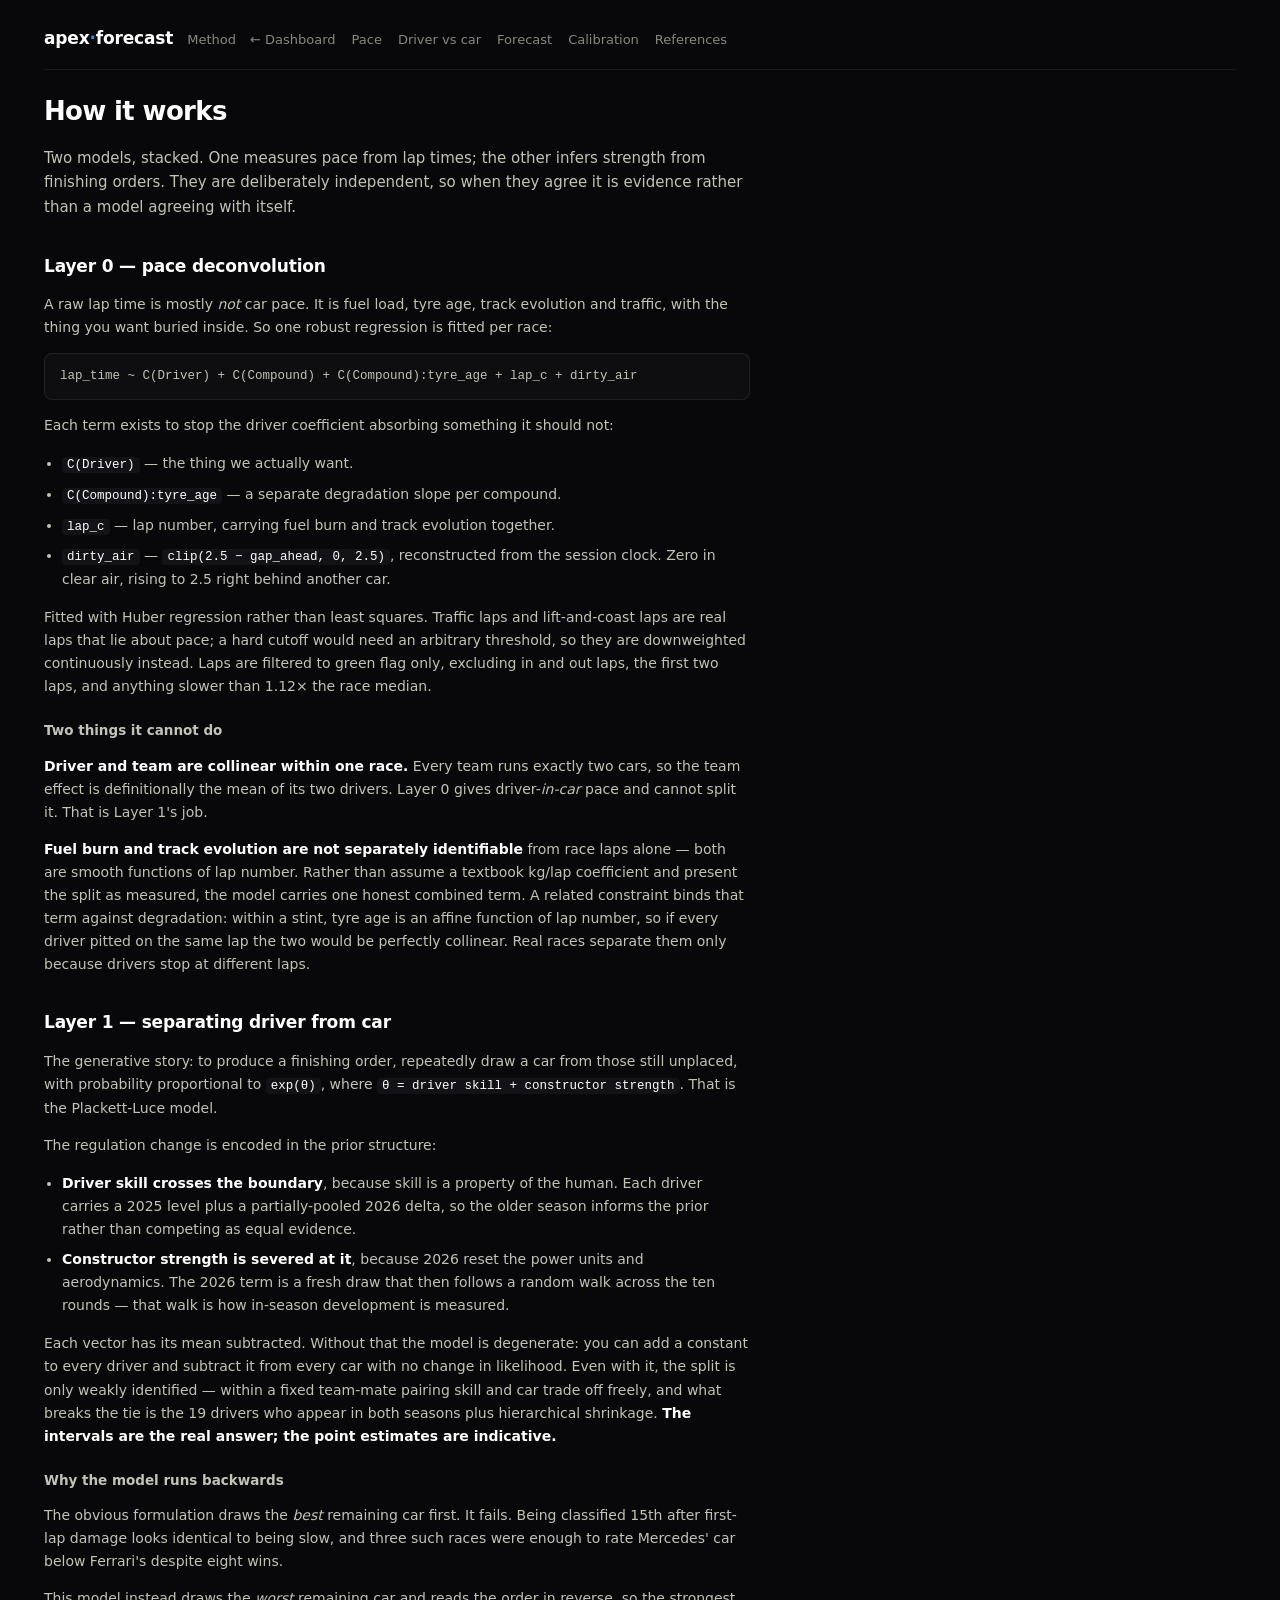
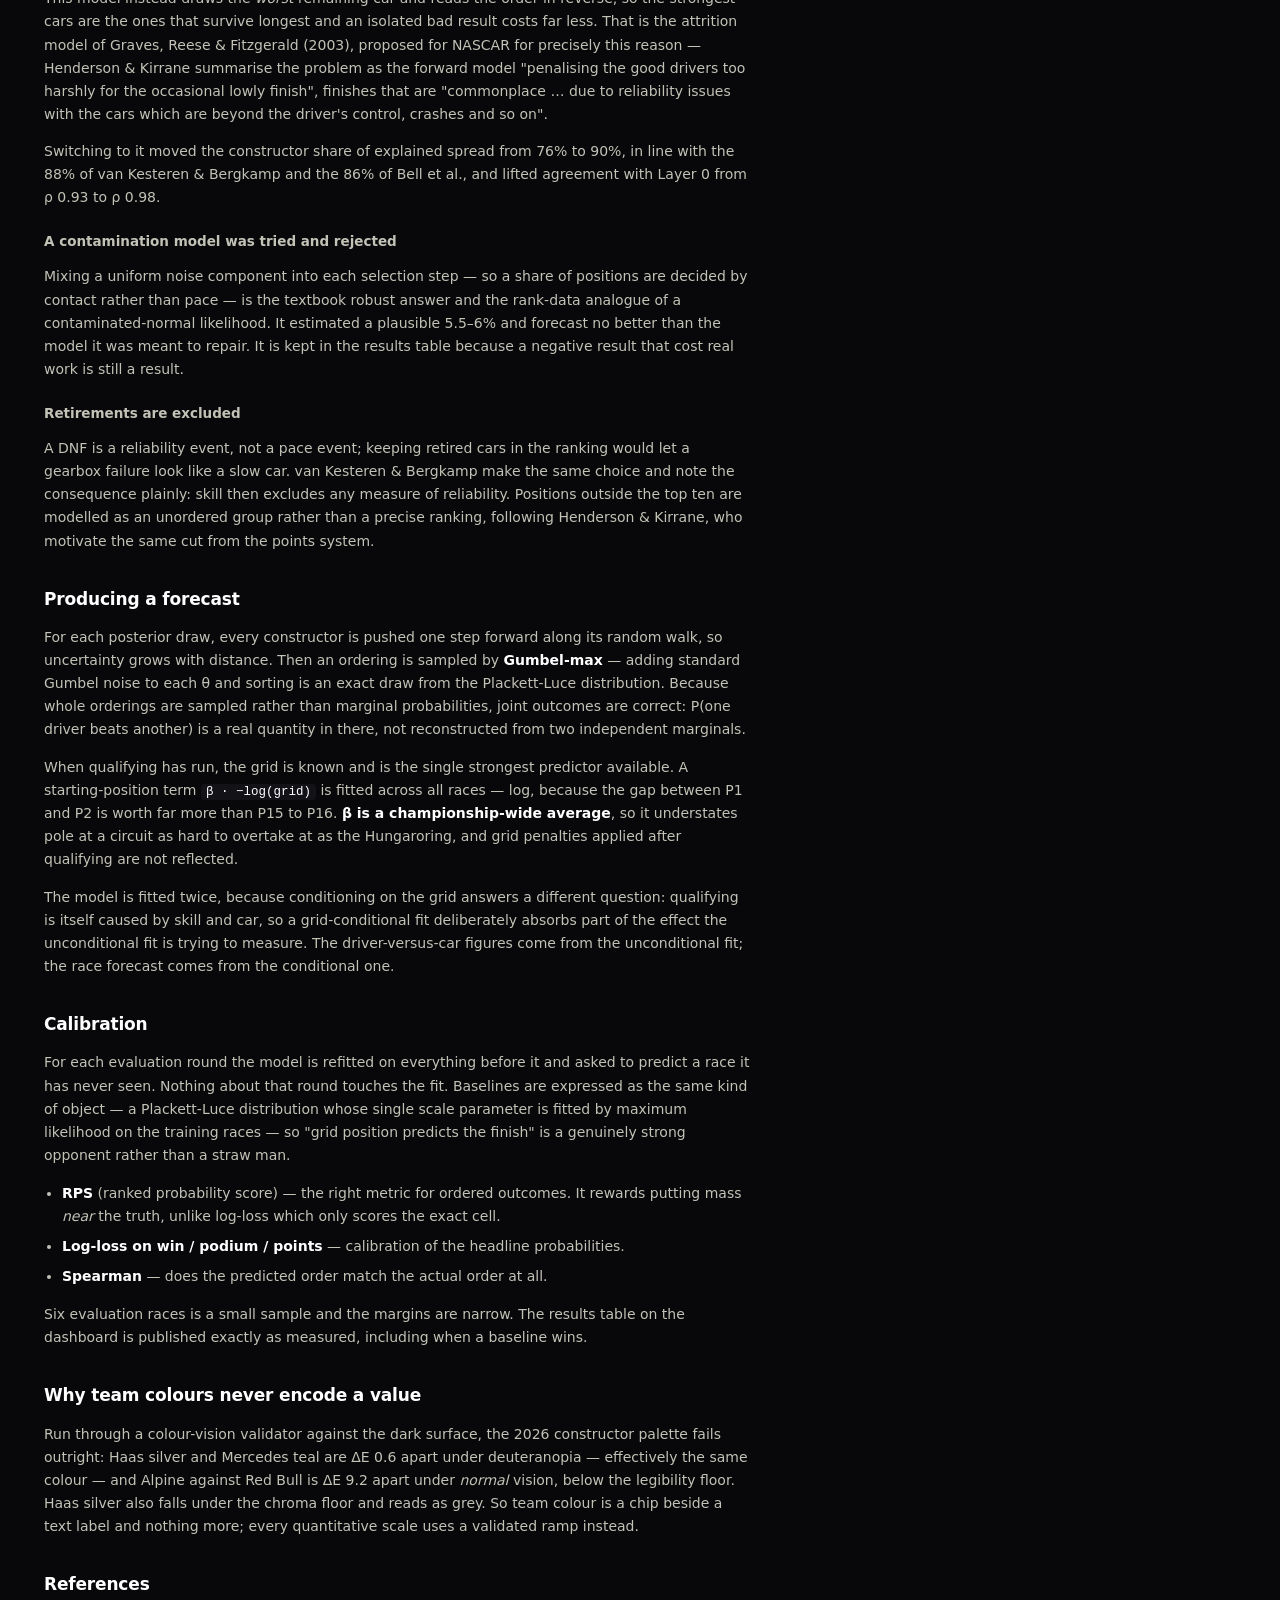
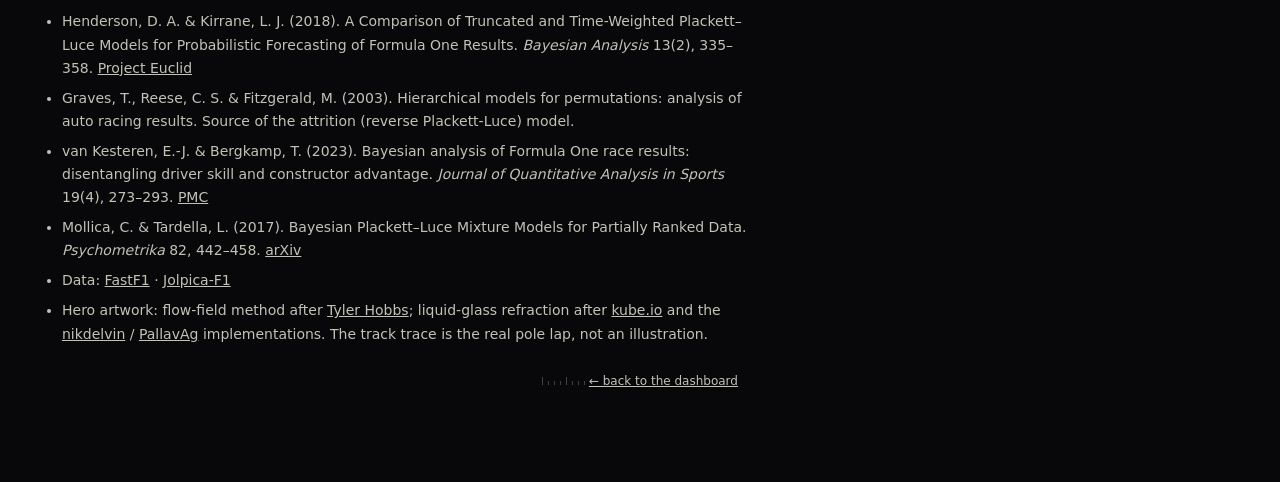
==== web/method.html @ 6c7b1224 "Cut dead weight; correct the calibration claim to what the evidence supports The claim first, becaus" ====
<!doctype html>
<html lang="en">
<head>
<meta charset="utf-8">
<meta name="viewport" content="width=device-width, initial-scale=1">
<title>apex-forecast — method</title>
<meta name="description" content="How the apex-forecast Formula 1 model works: pace deconvolution, rank-ordered logit, the attrition likelihood, and out-of-sample calibration.">
<link rel="stylesheet" href="assets/style.css?v=9">
</head>
<body>
<div class="wrap">

  <div class="masthead">
    <div class="mark">apex<span>·</span>forecast</div>
    <div class="tagline">Method</div>
    <nav class="topnav" aria-label="Sections">
      <a href="index.html">← Dashboard</a>
      <a href="#layer0">Pace</a>
      <a href="#split">Driver vs car</a>
      <a href="#forecast">Forecast</a>
      <a href="#calibration">Calibration</a>
      <a href="#refs">References</a>
    </nav>
  </div>

  <div class="prose">

    <h1>How it works</h1>
    <p class="lede">
      Two models, stacked. One measures pace from lap times; the other infers strength from
      finishing orders. They are deliberately independent, so when they agree it is evidence
      rather than a model agreeing with itself.
    </p>

    <h2 id="layer0">Layer 0 — pace deconvolution</h2>
    <p>
      A raw lap time is mostly <em>not</em> car pace. It is fuel load, tyre age, track evolution
      and traffic, with the thing you want buried inside. So one robust regression is fitted per
      race:
    </p>
<pre>lap_time ~ C(Driver) + C(Compound) + C(Compound):tyre_age + lap_c + dirty_air</pre>
    <p>Each term exists to stop the driver coefficient absorbing something it should not:</p>
    <ul>
      <li><code>C(Driver)</code> — the thing we actually want.</li>
      <li><code>C(Compound):tyre_age</code> — a separate degradation slope per compound.</li>
      <li><code>lap_c</code> — lap number, carrying fuel burn and track evolution together.</li>
      <li><code>dirty_air</code> — <code>clip(2.5 − gap_ahead, 0, 2.5)</code>, reconstructed from
        the session clock. Zero in clear air, rising to 2.5 right behind another car.</li>
    </ul>
    <p>
      Fitted with Huber regression rather than least squares. Traffic laps and lift-and-coast
      laps are real laps that lie about pace; a hard cutoff would need an arbitrary threshold,
      so they are downweighted continuously instead. Laps are filtered to green flag only,
      excluding in and out laps, the first two laps, and anything slower than 1.12× the race
      median.
    </p>

    <h3>Two things it cannot do</h3>
    <p>
      <b>Driver and team are collinear within one race.</b> Every team runs exactly two cars, so
      the team effect is definitionally the mean of its two drivers. Layer 0 gives
      driver-<em>in-car</em> pace and cannot split it. That is Layer 1's job.
    </p>
    <p>
      <b>Fuel burn and track evolution are not separately identifiable</b> from race laps alone —
      both are smooth functions of lap number. Rather than assume a textbook kg/lap coefficient
      and present the split as measured, the model carries one honest combined term. A related
      constraint binds that term against degradation: within a stint, tyre age is an affine
      function of lap number, so if every driver pitted on the same lap the two would be perfectly
      collinear. Real races separate them only because drivers stop at different laps.
    </p>

    <h2 id="split">Layer 1 — separating driver from car</h2>
    <p>
      The generative story: to produce a finishing order, repeatedly draw a car from those still
      unplaced, with probability proportional to <code>exp(θ)</code>, where
      <code>θ = driver skill + constructor strength</code>. That is the Plackett-Luce model.
    </p>
    <p>The regulation change is encoded in the prior structure:</p>
    <ul>
      <li><b>Driver skill crosses the boundary</b>, because skill is a property of the human. Each
        driver carries a 2025 level plus a partially-pooled 2026 delta, so the older season informs
        the prior rather than competing as equal evidence.</li>
      <li><b>Constructor strength is severed at it</b>, because 2026 reset the power units and
        aerodynamics. The 2026 term is a fresh draw that then follows a random walk across the ten
        rounds — that walk is how in-season development is measured.</li>
    </ul>
    <p>
      Each vector has its mean subtracted. Without that the model is degenerate: you can add a
      constant to every driver and subtract it from every car with no change in likelihood. Even
      with it, the split is only weakly identified — within a fixed team-mate pairing skill and car
      trade off freely, and what breaks the tie is the 19 drivers who appear in both seasons plus
      hierarchical shrinkage. <b>The intervals are the real answer; the point estimates are
      indicative.</b>
    </p>

    <h3>Why the model runs backwards</h3>
    <p>
      The obvious formulation draws the <em>best</em> remaining car first. It fails. Being
      classified 15th after first-lap damage looks identical to being slow, and three such races
      were enough to rate Mercedes' car below Ferrari's despite eight wins.
    </p>
    <p>
      This model instead draws the <em>worst</em> remaining car and reads the order in reverse, so
      the strongest cars are the ones that survive longest and an isolated bad result costs far
      less. That is the attrition model of Graves, Reese &amp; Fitzgerald (2003), proposed for
      NASCAR for precisely this reason — Henderson &amp; Kirrane summarise the problem as the
      forward model "penalising the good drivers too harshly for the occasional lowly finish",
      finishes that are "commonplace … due to reliability issues with the cars which are beyond
      the driver's control, crashes and so on".
    </p>
    <p>
      Switching to it moved the constructor share of explained spread from 76% to 90%, in line
      with the 88% of van Kesteren &amp; Bergkamp and the 86% of Bell et al., and lifted agreement
      with Layer 0 from ρ 0.93 to ρ 0.98.
    </p>

    <h3>A contamination model was tried and rejected</h3>
    <p>
      Mixing a uniform noise component into each selection step — so a share of positions are
      decided by contact rather than pace — is the textbook robust answer and the rank-data
      analogue of a contaminated-normal likelihood. It estimated a plausible 5.5–6% and forecast
      no better than the model it was meant to repair. It is kept in the results table because a
      negative result that cost real work is still a result.
    </p>

    <h3>Retirements are excluded</h3>
    <p>
      A DNF is a reliability event, not a pace event; keeping retired cars in the ranking would let
      a gearbox failure look like a slow car. van Kesteren &amp; Bergkamp make the same choice and
      note the consequence plainly: skill then excludes any measure of reliability. Positions
      outside the top ten are modelled as an unordered group rather than a precise ranking,
      following Henderson &amp; Kirrane, who motivate the same cut from the points system.
    </p>

    <h2 id="forecast">Producing a forecast</h2>
    <p>
      For each posterior draw, every constructor is pushed one step forward along its random walk,
      so uncertainty grows with distance. Then an ordering is sampled by <b>Gumbel-max</b> — adding
      standard Gumbel noise to each θ and sorting is an exact draw from the Plackett-Luce
      distribution. Because whole orderings are sampled rather than marginal probabilities, joint
      outcomes are correct: P(one driver beats another) is a real quantity in there, not
      reconstructed from two independent marginals.
    </p>
    <p>
      When qualifying has run, the grid is known and is the single strongest predictor available.
      A starting-position term <code>β · −log(grid)</code> is fitted across all races — log,
      because the gap between P1 and P2 is worth far more than P15 to P16. <b>β is a
      championship-wide average</b>, so it understates pole at a circuit as hard to overtake at as
      the Hungaroring, and grid penalties applied after qualifying are not reflected.
    </p>
    <p>
      The model is fitted twice, because conditioning on the grid answers a different question:
      qualifying is itself caused by skill and car, so a grid-conditional fit deliberately absorbs
      part of the effect the unconditional fit is trying to measure. The driver-versus-car figures
      come from the unconditional fit; the race forecast comes from the conditional one.
    </p>

    <h2 id="calibration">Calibration</h2>
    <p>
      For each evaluation round the model is refitted on everything before it and asked to predict
      a race it has never seen. Nothing about that round touches the fit. Baselines are expressed
      as the same kind of object — a Plackett-Luce distribution whose single scale parameter is
      fitted by maximum likelihood on the training races — so "grid position predicts the finish"
      is a genuinely strong opponent rather than a straw man.
    </p>
    <ul>
      <li><b>RPS</b> (ranked probability score) — the right metric for ordered outcomes. It rewards
        putting mass <em>near</em> the truth, unlike log-loss which only scores the exact cell.</li>
      <li><b>Log-loss on win / podium / points</b> — calibration of the headline probabilities.</li>
      <li><b>Spearman</b> — does the predicted order match the actual order at all.</li>
    </ul>
    <p>
      Six evaluation races is a small sample and the margins are narrow. The results table on the
      dashboard is published exactly as measured, including when a baseline wins.
    </p>

    <h2>Why team colours never encode a value</h2>
    <p>
      Run through a colour-vision validator against the dark surface, the 2026 constructor palette
      fails outright: Haas silver and Mercedes teal are ΔE 0.6 apart under deuteranopia —
      effectively the same colour — and Alpine against Red Bull is ΔE 9.2 apart under
      <em>normal</em> vision, below the legibility floor. Haas silver also falls under the chroma
      floor and reads as grey. So team colour is a chip beside a text label and nothing more; every
      quantitative scale uses a validated ramp instead.
    </p>

    <h2 id="refs">References</h2>
    <ul class="cite">
      <li>Henderson, D. A. &amp; Kirrane, L. J. (2018). A Comparison of Truncated and Time-Weighted
        Plackett–Luce Models for Probabilistic Forecasting of Formula One Results.
        <em>Bayesian Analysis</em> 13(2), 335–358.
        <a href="https://projecteuclid.org/journals/bayesian-analysis/volume-13/issue-2/A-Comparison-of-Truncated-and-Time-Weighted-PlackettLuce-Models-for/10.1214/17-BA1048.full">Project Euclid</a></li>
      <li>Graves, T., Reese, C. S. &amp; Fitzgerald, M. (2003). Hierarchical models for permutations:
        analysis of auto racing results. Source of the attrition (reverse Plackett-Luce) model.</li>
      <li>van Kesteren, E.-J. &amp; Bergkamp, T. (2023). Bayesian analysis of Formula One race
        results: disentangling driver skill and constructor advantage.
        <em>Journal of Quantitative Analysis in Sports</em> 19(4), 273–293.
        <a href="https://pmc.ncbi.nlm.nih.gov/articles/PMC10660124/">PMC</a></li>
      <li>Mollica, C. &amp; Tardella, L. (2017). Bayesian Plackett–Luce Mixture Models for Partially
        Ranked Data. <em>Psychometrika</em> 82, 442–458.
        <a href="https://arxiv.org/abs/1501.03519">arXiv</a></li>
      <li>Data: <a href="https://docs.fastf1.dev/">FastF1</a> ·
        <a href="https://github.com/jolpica/jolpica-f1">Jolpica-F1</a></li>
      <li>Hero artwork: flow-field method after
        <a href="https://www.tylerxhobbs.com/words/flow-fields">Tyler Hobbs</a>; liquid-glass
        refraction after <a href="https://kube.io/blog/liquid-glass-css-svg/">kube.io</a> and the
        <a href="https://github.com/nikdelvin/liquid-glass">nikdelvin</a> /
        <a href="https://github.com/PallavAg/liquid-glass-web-react">PallavAg</a> implementations.
        The track trace is the real pole lap, not an illustration.</li>
    </ul>
  </div>

  <footer class="foot">
    <span class="ticks"><i></i><i></i><i></i><i></i><i></i><i></i><i></i><i></i></span>
    <a href="index.html">← back to the dashboard</a>
  </footer>
</div>
</body>
</html>
---- web/assets/style.css ----
/* apex-forecast — dark analytical surface.
 *
 * MATERIAL SYSTEM: three materials, one job each, assigned by depth.
 *   substrate  black-on-black   the ground plane; every chart and table lives here
 *   float      liquid glass     only what genuinely hovers above it (the hero card)
 *   trim       machined metal   edges and joints only — bevels, rails, ticks
 *
 * Charts stay matte on the substrate. Glass or metal behind a bar chart adds luminance
 * noise that competes with the data encoding and breaks the contrast checks the palette
 * passed, so the treatment stops at the chrome.
 *
 * Palette tokens are the validated dark steps; surfaces are the reference dark surfaces
 * the palette was validated against. Do not substitute surface colours without re-running
 * the palette validator against the new surface.
 */

:root {
  color-scheme: dark;

  /* substrate */
  --plane:        #08080a;
  --surface-1:    #0e0e11;
  --surface-2:    #131317;

  /* ink */
  --ink:          #ffffff;
  --ink-2:        #c3c2b7;
  --ink-muted:    #898781;
  --grid:         #1e1e24;
  --axis:         #383835;

  /* trim */
  --trim-hi:      rgba(255, 255, 255, 0.22);
  --hairline:     rgba(255, 255, 255, 0.08);

  /* categorical slots (validated dark steps) */
  --series-1: #3987e5;
  --series-2: #d95926;
  --series-3: #199e70;

  /* sequential blue ramp, ordinal-safe on dark */
  --seq-250: #86b6ef;
  --seq-400: #3987e5;
  --seq-600: #184f95;

  /* diverging poles + neutral midpoint */
  --div-cool: #3987e5;
  --div-warm: #e66767;
  --div-mid:  #383835;

  --status-good:     #0ca30c;
  --status-warning:  #fab219;
  --status-critical: #d03b3b;

  --r: 14px;
  --gap: 20px;
  --maxw: 1240px;

  font-family: system-ui, -apple-system, "Segoe UI", sans-serif;
}

* { box-sizing: border-box; }

body {
  margin: 0;
  background: var(--plane);
  color: var(--ink);
  font-size: 15px;
  line-height: 1.5;
  -webkit-font-smoothing: antialiased;
}

.wrap { max-width: var(--maxw); margin: 0 auto; padding: 26px 24px 96px; }

/* ---------- masthead ---------- */

.masthead {
  display: flex; align-items: baseline; gap: 14px; flex-wrap: wrap;
  padding-bottom: 16px; margin-bottom: 22px;
  border-bottom: 1px solid var(--hairline);
}
.mark { font-size: 17px; font-weight: 600; letter-spacing: -0.01em; }
.mark span { color: var(--series-1); }
.tagline { color: var(--ink-muted); font-size: 13px; }
.stamp { margin-left: auto; color: var(--ink-muted); font-size: 12px; font-variant-numeric: tabular-nums; }

.topnav { display: flex; gap: 16px; flex-wrap: wrap; }
.topnav a {
  color: var(--ink-muted); text-decoration: none; font-size: 13px;
  padding: 2px 0; border-bottom: 1px solid transparent;
}
.topnav a:hover, .topnav a:focus-visible { color: var(--ink); border-bottom-color: var(--series-1); }

/* ---------- trim ---------- */

.ticks { display: inline-flex; gap: 5px; align-items: flex-end; height: 9px; opacity: .45; }
.ticks i { display: block; width: 1px; background: var(--ink-muted); height: 4px; }
.ticks i:nth-child(4n+1) { height: 8px; }

/* ---------- hero: the one glass moment ---------- */

.hero {
  position: relative; height: 400px; border-radius: 18px; overflow: hidden;
  background: var(--plane);
  border: 1px solid var(--hairline); border-top-color: var(--trim-hi);
  margin-bottom: var(--gap);
}
.hero canvas.silk, .hero .art { position: absolute; inset: 0; }
.hero canvas.silk { width: 100%; height: 100%; display: block; }
.hero .art svg { width: 100%; height: 100%; display: block; }
.hero .vig {
  position: absolute; inset: 0; pointer-events: none;
  background: radial-gradient(120% 92% at 62% 38%, transparent 28%, rgba(4,4,6,.74) 100%);
}

/* Scoped to .hero so it outranks `.glass { position: relative }`, which appears later in
   this file at equal specificity and would otherwise drop the card out of its corner. */
.hero .hero-card {
  position: absolute; left: 28px; right: 28px; bottom: 26px;
  padding: 20px 24px; display: flex; align-items: flex-end; gap: 30px; flex-wrap: wrap;
}

/* liquid glass — refraction is added at runtime by glass.js as an SVG
   feDisplacementMap in backdrop-filter. What is here is the part that works
   everywhere: frosted base, bevel, rim light. */
.glass {
  position: relative;
  background: rgba(255, 255, 255, 0.05);
  backdrop-filter: blur(22px) saturate(150%);
  -webkit-backdrop-filter: blur(22px) saturate(150%);
  border: 1px solid var(--hairline); border-top-color: var(--trim-hi);
  border-radius: var(--r);
  box-shadow: inset 0 1px 0 rgba(255,255,255,.10), inset 0 -1px 0 rgba(0,0,0,.40),
              0 30px 74px rgba(0,0,0,.64);
}
.glass::before {
  content: ""; position: absolute; inset: 0; border-radius: inherit; pointer-events: none;
  background: linear-gradient(180deg, rgba(255,255,255,.10), rgba(255,255,255,0) 46%);
  mix-blend-mode: screen;
}
.glass::after {
  content: ""; position: absolute; left: 8%; right: 8%; top: 0; height: 1px;
  border-radius: 1px; pointer-events: none; opacity: .68;
  background: linear-gradient(90deg, transparent, rgba(255,255,255,.55), transparent);
}

.eyebrow {
  font-size: 10.5px; letter-spacing: .16em; text-transform: uppercase;
  color: var(--ink-muted); margin-bottom: 6px;
}
.h-name { font-size: 30px; font-weight: 600; letter-spacing: -.025em; line-height: 1.05; }
.h-meta { color: var(--ink-2); font-size: 12.5px; margin-top: 5px; }
.h-stat { margin-left: auto; text-align: right; }
.h-stat .v { font-size: 42px; font-weight: 600; letter-spacing: -.035em; line-height: 1; }
.h-stat .k {
  font-size: 10.5px; letter-spacing: .13em; text-transform: uppercase;
  color: var(--ink-muted); margin-top: 6px;
}

/* ---------- verdict banner ---------- */

.verdict {
  border: 1px solid var(--hairline); border-left: 3px solid var(--status-warning);
  border-radius: var(--r); background: var(--surface-1);
  padding: 15px 19px; margin-bottom: var(--gap); font-size: 13.5px; line-height: 1.55;
  color: var(--ink-2);
}
.verdict.pass { border-left-color: var(--status-good); }
.verdict b { color: var(--ink); font-weight: 600; }
.verdict .v-head {
  display: block; font-size: 10.5px; letter-spacing: .12em; text-transform: uppercase;
  color: var(--ink-muted); margin-bottom: 5px;
}

/* ---------- stat tiles ---------- */

.tiles { display: grid; grid-template-columns: repeat(4, 1fr); gap: var(--gap); margin-bottom: var(--gap); }
.tile { background: var(--surface-1); border: 1px solid var(--hairline); border-radius: var(--r); padding: 16px 18px; }
.tile .label { color: var(--ink-muted); font-size: 11.5px; margin-bottom: 7px; }
.tile .value { font-size: 28px; font-weight: 600; letter-spacing: -.02em; line-height: 1.1; }
.tile .sub { color: var(--ink-2); font-size: 11.5px; margin-top: 4px; }

/* ---------- cards ---------- */

.card {
  background: var(--surface-1); border: 1px solid var(--hairline);
  border-radius: var(--r); padding: 20px 22px 18px; margin-bottom: var(--gap);
}
.card h2 { font-size: 16px; font-weight: 600; margin: 0; letter-spacing: -.01em; }
.card .desc { color: var(--ink-2); font-size: 13px; margin: 6px 0 16px; max-width: 78ch; }
.card .desc code, .notes code {
  color: var(--ink); background: var(--surface-2); padding: 1px 5px; border-radius: 4px; font-size: 12px;
}
.card .desc a, .notes a, .foot a { color: var(--ink-2); }
.card .desc a:hover { color: var(--series-1); }

.grid-2 { display: grid; grid-template-columns: 1.15fr 1fr; gap: var(--gap); }
.sub-h { font-size: 12.5px; font-weight: 500; color: var(--ink-2); margin: 0 0 10px; }

/* ---------- legend ---------- */

.legend { display: flex; gap: 16px; flex-wrap: wrap; margin: 0 0 13px; padding: 0; list-style: none; }
.legend li { display: flex; align-items: center; gap: 7px; color: var(--ink-2); font-size: 12.5px; }
.legend .swatch { width: 11px; height: 11px; border-radius: 3px; flex: none; }
.legend .swatch.line { height: 3px; width: 16px; border-radius: 2px; }

/* ---------- charts ---------- */

.chart-scroll { overflow-x: auto; }
svg.chart { display: block; width: 100%; height: auto; }
svg.chart text { fill: var(--ink-muted); font-size: 11px; font-family: inherit; }
svg.chart .tick-label { font-variant-numeric: tabular-nums; }
svg.chart .name-label { fill: var(--ink-2); font-size: 12px; }
svg.chart .name-label.lead { fill: var(--ink); font-weight: 600; }
svg.chart .val-label { fill: var(--ink); font-size: 11.5px; font-variant-numeric: tabular-nums; }
svg.chart .gridline { stroke: var(--grid); stroke-width: 1; }
svg.chart .axis-line { stroke: var(--axis); stroke-width: 1; }
svg.chart .zero-line { stroke: var(--ink-muted); stroke-width: 1; }
svg.chart .err { stroke: var(--ink-muted); stroke-width: 1.5; stroke-linecap: round; opacity: .85; }
svg.chart .hit { fill: transparent; cursor: crosshair; }
svg.chart .hit:focus-visible { outline: 2px solid var(--series-1); outline-offset: 1px; }

/* ---------- tooltip ---------- */

.tip {
  position: fixed; z-index: 40; pointer-events: none; opacity: 0;
  transition: opacity 90ms ease; transform: translate(-50%, calc(-100% - 12px));
  background: var(--surface-2); border: 1px solid var(--hairline);
  border-radius: 8px; padding: 9px 12px; font-size: 12.5px; line-height: 1.45;
  box-shadow: 0 8px 26px rgba(0,0,0,.55); min-width: 148px;
}
.tip.on { opacity: 1; }
.tip .t-name { font-weight: 600; display: flex; align-items: center; gap: 7px; margin-bottom: 3px; }
.tip .t-row { color: var(--ink-2); display: flex; justify-content: space-between; gap: 16px; }
.tip .t-row b { color: var(--ink); font-weight: 600; font-variant-numeric: tabular-nums; }

.chip { width: 8px; height: 8px; border-radius: 2px; display: inline-block; flex: none; }

/* ---------- tables ---------- */

details.table-view { margin-top: 14px; border-top: 1px solid var(--hairline); padding-top: 11px; }
details.table-view summary {
  cursor: pointer; color: var(--ink-muted); font-size: 12.5px; list-style: none;
  display: inline-flex; align-items: center; gap: 6px; user-select: none;
}
details.table-view summary::-webkit-details-marker { display: none; }
details.table-view summary::before { content: "▸"; color: var(--ink-muted); font-size: 10px; }
details.table-view[open] summary::before { content: "▾"; }
details.table-view summary:hover { color: var(--ink); }
.table-scroll { overflow-x: auto; margin-top: 12px; }
table { border-collapse: collapse; width: 100%; font-size: 12.5px; }
th, td { text-align: right; padding: 7px 12px; border-bottom: 1px solid var(--grid); white-space: nowrap; }
th { color: var(--ink-muted); font-weight: 500; position: sticky; top: 0; background: var(--surface-1); }
th:first-child, td:first-child, th:nth-child(2), td:nth-child(2) { text-align: left; }
td { color: var(--ink-2); font-variant-numeric: tabular-nums; }
td.name { color: var(--ink); font-variant-numeric: normal; }
tbody tr:hover td { background: var(--surface-2); }
tr.is-best td { color: var(--ink); }
tr.is-best td:first-child { font-weight: 600; }
td.win { color: var(--status-good); }

/* ---------- team chips + detail ---------- */

.team-chips { display: flex; flex-wrap: wrap; gap: 8px; margin-bottom: 18px; }
.team-chips button {
  display: inline-flex; align-items: center; gap: 7px;
  background: var(--surface-2); color: var(--ink-2);
  border: 1px solid var(--hairline); border-radius: 999px;
  padding: 6px 13px; font: inherit; font-size: 12.5px; cursor: pointer;
}
.team-chips button:hover { color: var(--ink); border-color: rgba(255,255,255,.2); }
.team-chips button[aria-selected="true"] {
  color: var(--ink); border-color: var(--series-1); background: rgba(57,135,229,.12);
}
.team-chips button:focus-visible { outline: 2px solid var(--series-1); outline-offset: 2px; }

.team-detail { border-top: 1px solid var(--hairline); padding-top: 18px; }
.td-head { display: flex; align-items: flex-start; gap: 13px; flex-wrap: wrap; margin-bottom: 5px; }
.td-name { font-size: 21px; font-weight: 600; letter-spacing: -.02em; }
.td-sub { color: var(--ink-muted); font-size: 12.5px; margin-bottom: 16px; }
.td-note {
  color: var(--ink-2); font-size: 12.5px; background: var(--surface-2);
  border-left: 2px solid var(--status-warning); border-radius: 0 6px 6px 0;
  padding: 9px 13px; margin-bottom: 16px;
}
.td-stats { display: grid; grid-template-columns: repeat(auto-fit, minmax(102px, 1fr)); gap: 13px; margin-bottom: 20px; }
.td-stat .k { color: var(--ink-muted); font-size: 11px; margin-bottom: 3px; }
.td-stat .v { font-size: 18px; font-weight: 600; letter-spacing: -.01em; }
.td-section-h {
  font-size: 11px; letter-spacing: .07em; text-transform: uppercase;
  color: var(--ink-muted); margin: 0 0 9px;
}
.td-cols { display: grid; grid-template-columns: 1fr 1fr; gap: 24px; }

.driver-row {
  display: flex; align-items: baseline; gap: 10px; padding: 8px 0;
  border-bottom: 1px solid var(--grid); font-size: 12.5px;
}
.driver-row:last-child { border-bottom: none; }
.driver-row .dr-code { font-weight: 600; width: 38px; flex: none; }
.driver-row .dr-name { color: var(--ink-2); flex: 1; }
.driver-row .dr-num { color: var(--ink-2); font-variant-numeric: tabular-nums; white-space: nowrap; }

/* ---------- news ---------- */

.news-filter { display: flex; flex-wrap: wrap; gap: 7px; margin-bottom: 14px; }
.news-filter button {
  background: none; color: var(--ink-muted); border: 1px solid var(--hairline);
  border-radius: 999px; padding: 4px 11px; font: inherit; font-size: 12px; cursor: pointer;
}
.news-filter button:hover { color: var(--ink); }
.news-filter button[aria-pressed="true"] { color: var(--ink); border-color: var(--series-1); }
.news-filter button:focus-visible { outline: 2px solid var(--series-1); outline-offset: 2px; }

.news-list { list-style: none; margin: 0; padding: 0; }
.news-list li { padding: 12px 0; border-bottom: 1px solid var(--grid); }
.news-list li:last-child { border-bottom: none; }
.news-list a { color: var(--ink); text-decoration: none; font-size: 14px; line-height: 1.4; font-weight: 500; }
.news-list a:hover { color: var(--series-1); }
.news-list a:focus-visible { outline: 2px solid var(--series-1); outline-offset: 2px; }
.news-meta { color: var(--ink-muted); font-size: 12px; margin-top: 4px; display: flex; gap: 10px; flex-wrap: wrap; }
.news-meta .src { color: var(--ink-2); }
.news-summary { color: var(--ink-2); font-size: 12.5px; margin-top: 5px; line-height: 1.5; }
.news-sources { color: var(--ink-muted); font-size: 11.5px; margin-top: 16px; padding-top: 13px; border-top: 1px solid var(--hairline); }
.news-empty { color: var(--ink-muted); font-size: 13px; padding: 16px 0; }

/* ---------- notes (the one long-form block) ---------- */

.notes { background: var(--surface-1); border: 1px solid var(--hairline); border-radius: var(--r); padding: 20px 22px; }
.notes h2 { font-size: 16px; margin: 0 0 12px; }
.notes ul { margin: 0; padding-left: 18px; color: var(--ink-2); font-size: 13px; }
.notes li { margin-bottom: 9px; }
.notes li b { color: var(--ink); font-weight: 600; }
.notes .caveat { color: var(--status-warning); }

footer.foot { color: var(--ink-muted); font-size: 12px; margin-top: 26px; text-align: center; }

/* ---------- method page ---------- */

.prose { max-width: 74ch; }
.prose h1 { font-size: 26px; font-weight: 600; letter-spacing: -.025em; margin: 0 0 6px; }
.prose h2 { font-size: 17px; font-weight: 600; margin: 34px 0 10px; letter-spacing: -.01em; }
.prose h3 { font-size: 13.5px; font-weight: 600; color: var(--ink-2); margin: 22px 0 8px; }
.prose p, .prose li { color: var(--ink-2); font-size: 14px; line-height: 1.65; }
.prose b, .prose strong { color: var(--ink); font-weight: 600; }
.prose code { color: var(--ink); background: var(--surface-2); padding: 1px 5px; border-radius: 4px; font-size: 12.5px; }
.prose pre {
  background: var(--surface-1); border: 1px solid var(--hairline); border-radius: 8px;
  padding: 13px 15px; overflow-x: auto; font-size: 12.5px; color: var(--ink-2); line-height: 1.5;
}
.prose .lede { font-size: 15px; color: var(--ink-2); }
.prose ul { padding-left: 18px; }
.prose li { margin-bottom: 7px; }
.prose table { margin: 14px 0; }
.prose a { color: var(--ink-2); }
.prose a:hover { color: var(--series-1); }
.cite { color: var(--ink-muted); font-size: 12.5px; }

@media (max-width: 940px) {
  .tiles { grid-template-columns: repeat(2, 1fr); }
  .grid-2, .td-cols { grid-template-columns: 1fr; }
  .topnav { order: 3; width: 100%; }
  .hero { height: 350px; }
}
@media (max-width: 560px) {
  .tiles { grid-template-columns: 1fr; }
  .h-name { font-size: 22px; }
  .wrap { padding: 20px 14px 64px; }
  .hero { height: 320px; }
  .hero-card { left: 14px; right: 14px; bottom: 14px; padding: 15px 16px; }
}
@media (prefers-reduced-motion: reduce) { .tip { transition: none; } }
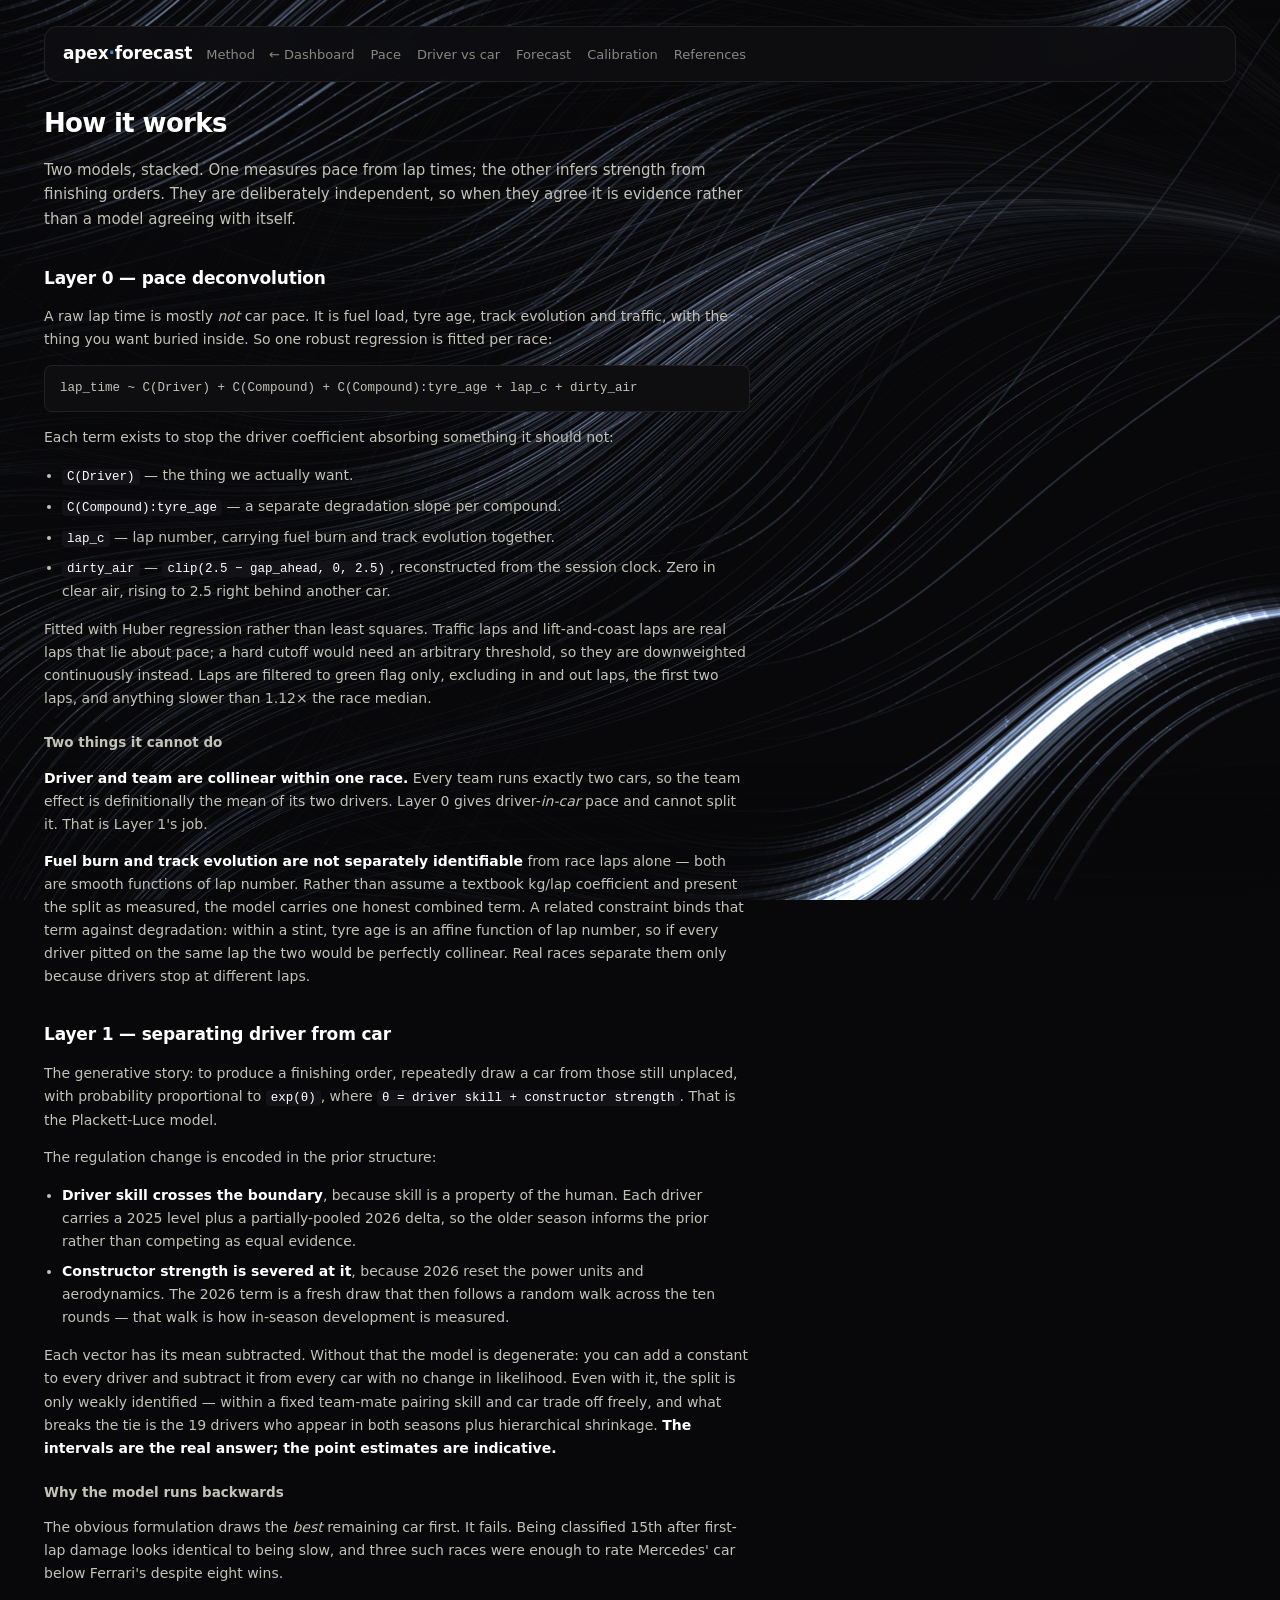
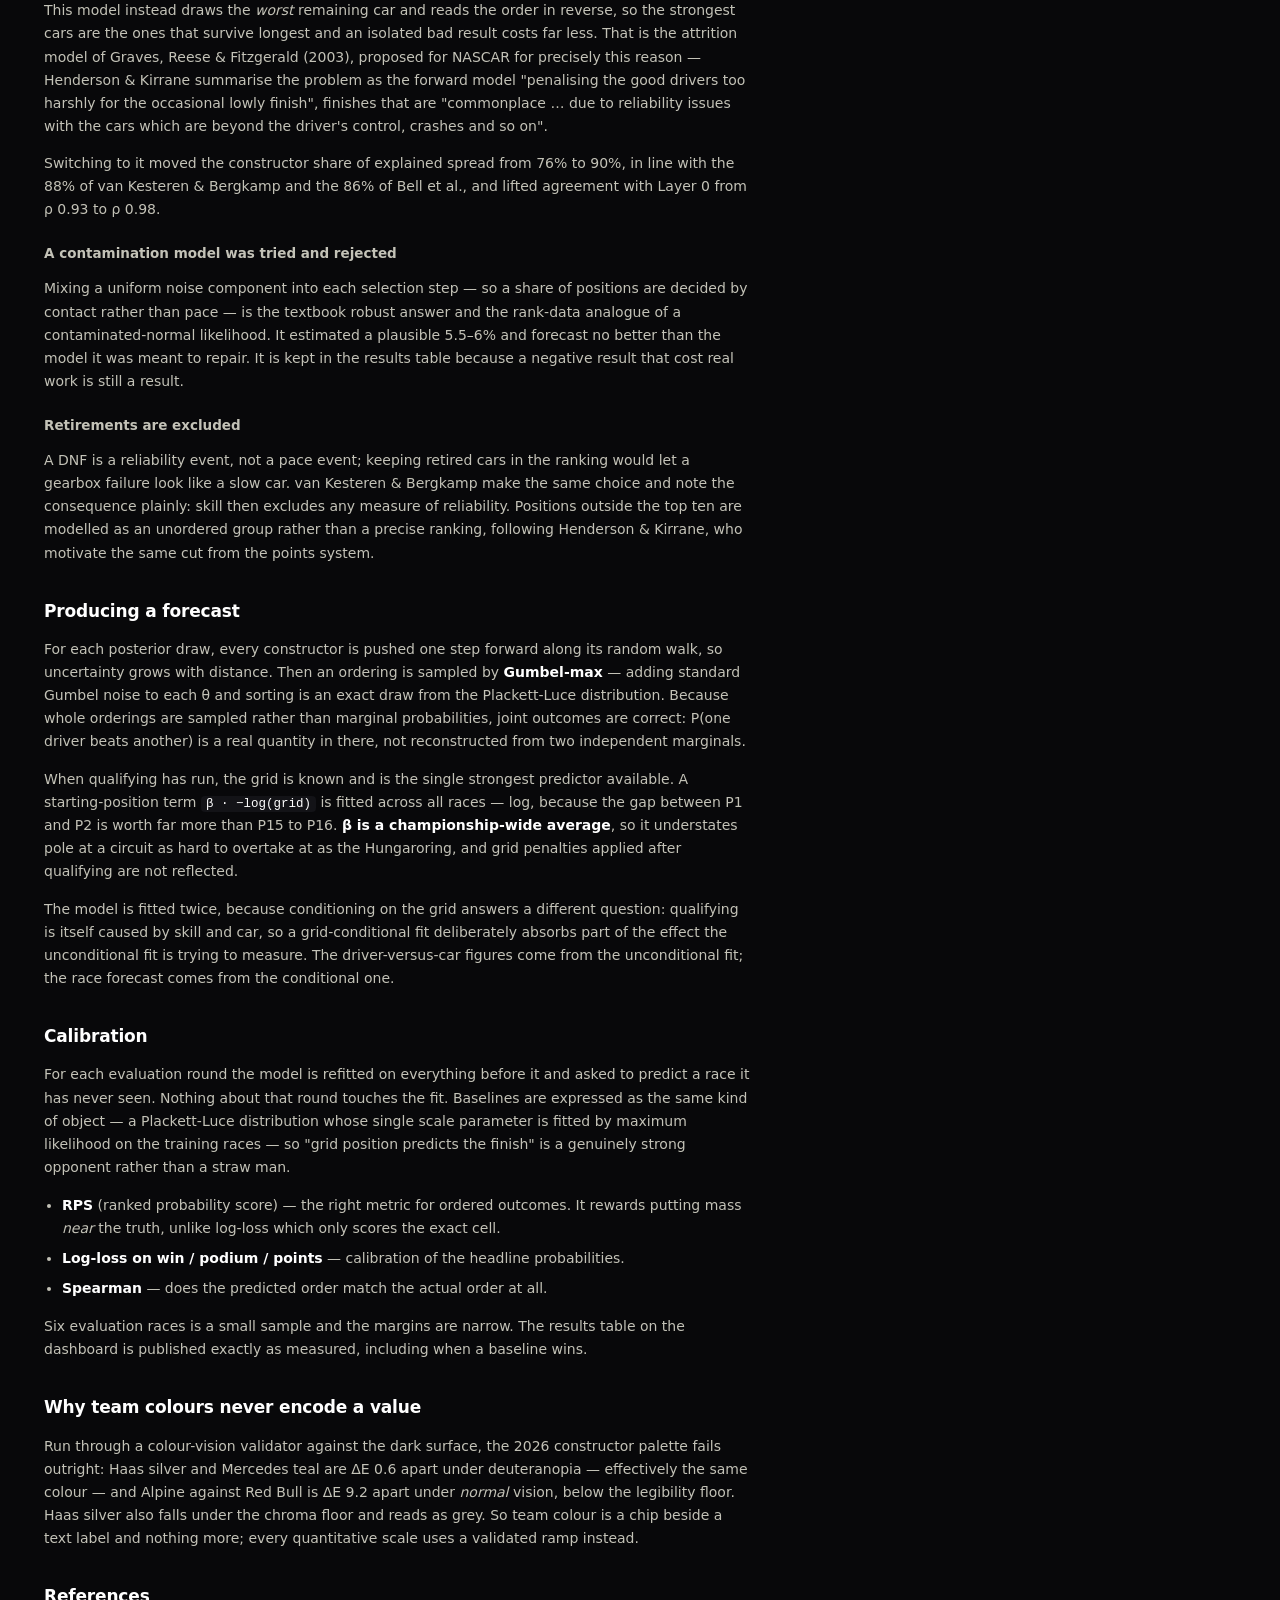
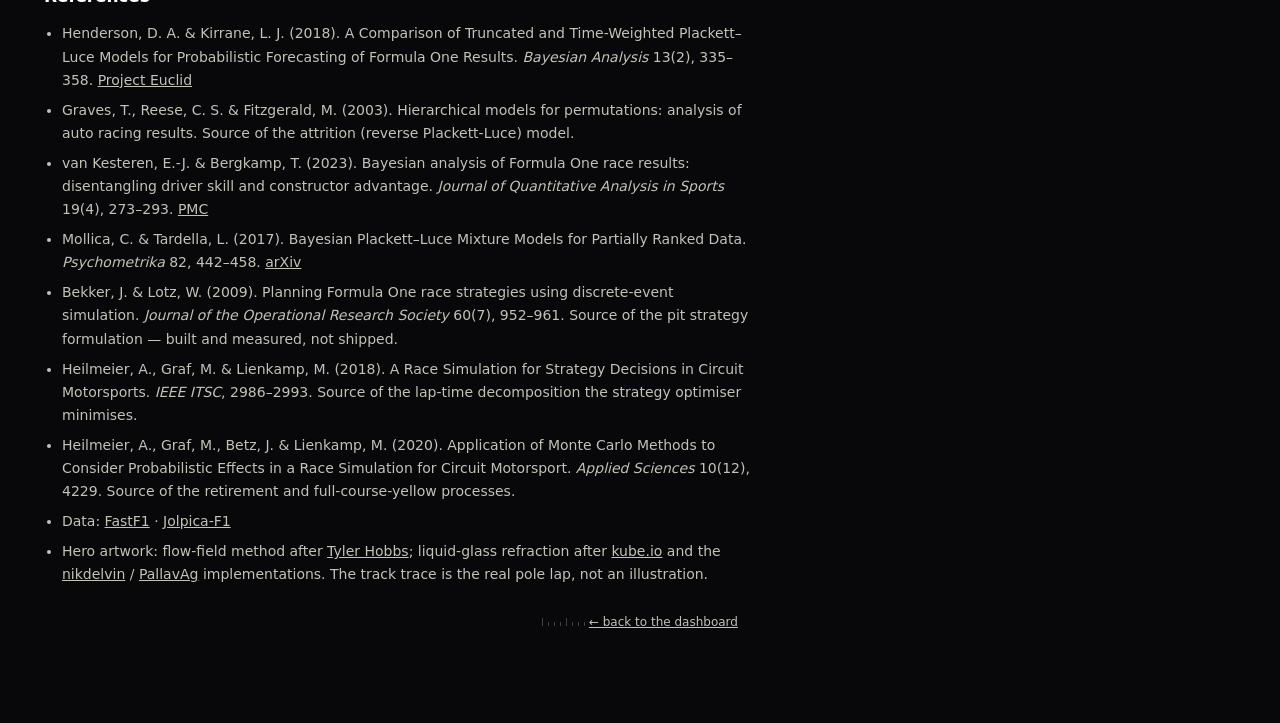
==== commit c56e3cbe: "Close the pit-strategy question, fix the grid, and make the page readable Pit strategy (src/apex/str" ====
--- a/web/method.html
+++ b/web/method.html
@@ -5,9 +5,10 @@
 <meta name="viewport" content="width=device-width, initial-scale=1">
 <title>apex-forecast — method</title>
 <meta name="description" content="How the apex-forecast Formula 1 model works: pace deconvolution, rank-ordered logit, the attrition likelihood, and out-of-sample calibration.">
-<link rel="stylesheet" href="assets/style.css?v=9">
+<link rel="stylesheet" href="assets/style.css?v=23">
 </head>
 <body>
+<canvas id="silk-bg" aria-hidden="true"></canvas>
 <div class="wrap">
 
   <div class="masthead">
@@ -200,6 +201,16 @@
       <li>Mollica, C. &amp; Tardella, L. (2017). Bayesian Plackett–Luce Mixture Models for Partially
         Ranked Data. <em>Psychometrika</em> 82, 442–458.
         <a href="https://arxiv.org/abs/1501.03519">arXiv</a></li>
+      <li>Bekker, J. &amp; Lotz, W. (2009). Planning Formula One race strategies using
+        discrete-event simulation. <em>Journal of the Operational Research Society</em> 60(7),
+        952–961. Source of the pit strategy formulation — built and measured, not shipped.</li>
+      <li>Heilmeier, A., Graf, M. &amp; Lienkamp, M. (2018). A Race Simulation for Strategy
+        Decisions in Circuit Motorsports. <em>IEEE ITSC</em>, 2986–2993. Source of the lap-time
+        decomposition the strategy optimiser minimises.</li>
+      <li>Heilmeier, A., Graf, M., Betz, J. &amp; Lienkamp, M. (2020). Application of Monte Carlo
+        Methods to Consider Probabilistic Effects in a Race Simulation for Circuit Motorsport.
+        <em>Applied Sciences</em> 10(12), 4229. Source of the retirement and full-course-yellow
+        processes.</li>
       <li>Data: <a href="https://docs.fastf1.dev/">FastF1</a> ·
         <a href="https://github.com/jolpica/jolpica-f1">Jolpica-F1</a></li>
       <li>Hero artwork: flow-field method after
@@ -216,5 +227,6 @@
     <a href="index.html">← back to the dashboard</a>
   </footer>
 </div>
+<script type="module" src="assets/bg.js?v=23"></script>
 </body>
 </html>
--- a/web/assets/style.css
+++ b/web/assets/style.css
@@ -61,6 +61,14 @@
 
 * { box-sizing: border-box; }
 
+html {
+  /* Anchor jumps from the top nav glide instead of teleporting. Wheel and trackpad are
+     deliberately left to the OS — hijacking those breaks scrollbars, find-in-page and
+     keyboard paging, and the field's own easing already supplies the sense of flow. */
+  scroll-behavior: smooth;
+}
+@media (prefers-reduced-motion: reduce) { html { scroll-behavior: auto; } }
+
 body {
   margin: 0;
   background: var(--plane);
@@ -70,14 +78,51 @@
   -webkit-font-smoothing: antialiased;
 }
 
-.wrap { max-width: var(--maxw); margin: 0 auto; padding: 26px 24px 96px; }
+/* The page-wide flow field. Fixed rather than absolute, so it drifts behind the content
+   under its own easing instead of scrolling with it. Negative z-index keeps it beneath
+   everything without needing a stacking context on .wrap. */
+#silk-bg {
+  position: fixed; inset: 0; z-index: -1;
+  width: 100%; height: 100%; display: block;
+  pointer-events: none;
+}
+
+/* A scrim over the sheet, not under it. The sheen bands are brightest where they are
+   least wanted — behind the masthead and the footer, which are text on open background
+   with no card to sit on. This darkens the top and bottom just enough that type always
+   has stable ground, while the middle of the viewport keeps the material at full
+   strength. Sits above the canvas and below the content. */
+body::before {
+  content: ""; position: fixed; inset: 0; z-index: -1; pointer-events: none;
+  background:
+    linear-gradient(to bottom, var(--plane) 0%, rgba(8,8,10,.72) 5%, transparent 15%,
+                    transparent 85%, rgba(8,8,10,.80) 96%, var(--plane) 100%);
+}
+
+.wrap { max-width: var(--maxw); margin: 0 auto; padding: 26px 24px 96px; position: relative; }
 
 /* ---------- masthead ---------- */
 
 .masthead {
   display: flex; align-items: baseline; gap: 14px; flex-wrap: wrap;
-  padding-bottom: 16px; margin-bottom: 22px;
-  border-bottom: 1px solid var(--hairline);
+  padding: 14px 18px 13px; margin-bottom: 22px;
+  border: 1px solid var(--hairline);
+  /* The masthead is the one block of text with no card under it, so on a lit field its
+     ink fell to 3.6:1 against the brightest strand — under the 4.5:1 floor for body text.
+     A gradient scrim heavy enough to fix that would have had to be ~90% opaque and would
+     have erased the silk across the whole top of the page. Giving the masthead its own
+     glass surface fixes the contrast locally, costs the field nothing elsewhere, and is
+     the same material the cards already use. */
+  /* 0.94, not 0.90: at 0.90 the muted nav ink still measured 4.2:1 against a worst-case
+     fully-lit strand sitting directly behind it. This clears 4.5:1 even in that bound,
+     which the backdrop blur means never actually occurs. */
+  background: color-mix(in srgb, var(--surface-1) 94%, transparent);
+  backdrop-filter: blur(16px) saturate(125%);
+  -webkit-backdrop-filter: blur(16px) saturate(125%);
+  border-radius: var(--r);
+}
+@media (prefers-reduced-transparency: reduce) {
+  .masthead { background: var(--surface-1); backdrop-filter: none; -webkit-backdrop-filter: none; }
 }
 .mark { font-size: 17px; font-weight: 600; letter-spacing: -0.01em; }
 .mark span { color: var(--series-1); }
@@ -183,8 +228,29 @@
 /* ---------- cards ---------- */
 
 .card {
-  background: var(--surface-1); border: 1px solid var(--hairline);
+  /* A lighter glass than the hero's: translucent, blurred, with a lit top edge. The hero
+     gets true refraction because it is one panel and can afford an SVG displacement pass;
+     ten cards cannot, so these take the frosted half of the same material. Held at 0.86
+     — the field behind is near-black, so this costs little contrast, and anything lower
+     starts to compete with the numbers. */
+  position: relative;
+  background: color-mix(in srgb, var(--surface-1) 86%, transparent);
+  backdrop-filter: blur(14px) saturate(128%);
+  -webkit-backdrop-filter: blur(14px) saturate(128%);
+  border: 1px solid var(--hairline);
+  border-top-color: color-mix(in srgb, var(--trim-hi) 60%, transparent);
   border-radius: var(--r); padding: 20px 22px 18px; margin-bottom: var(--gap);
+  box-shadow: inset 0 1px 0 rgba(255,255,255,.05), 0 18px 44px rgba(0,0,0,.34);
+}
+/* The specular run along the top edge — the one detail that makes a panel read as glass
+   rather than as a translucent rectangle. Narrower and dimmer than the hero's. */
+.card::after {
+  content: ""; position: absolute; left: 14%; right: 14%; top: 0; height: 1px;
+  border-radius: 1px; pointer-events: none; opacity: .34;
+  background: linear-gradient(90deg, transparent, rgba(255,255,255,.5), transparent);
+}
+@media (prefers-reduced-transparency: reduce) {
+  .card { background: var(--surface-1); backdrop-filter: none; -webkit-backdrop-filter: none; }
 }
 .card h2 { font-size: 16px; font-weight: 600; margin: 0; letter-spacing: -.01em; }
 .card .desc { color: var(--ink-2); font-size: 13px; margin: 6px 0 16px; max-width: 78ch; }
@@ -259,6 +325,95 @@
 tr.is-best td:first-child { font-weight: 600; }
 td.win { color: var(--status-good); }
 
+/* Season table: the podium cell holds three driver chips, so it needs to lay out inline
+   rather than inherit the plain right-aligned numeric cell. */
+td.podium { display: flex; align-items: center; gap: 6px; }
+/* The flex cell lays its chips out from the left, so its header has to follow it there —
+   inherited right-alignment would leave "Podium" floating over the next column. */
+#season-races th:nth-child(4) { text-align: left; }
+td.podium .chip { margin-right: -2px; }
+.hit { color: var(--status-good); }
+#season-races small { color: var(--ink-muted); font-size: 10.5px; }
+
+/* ---------- post-race scorecard ---------- */
+
+.postrace {
+  margin-top: 18px; padding: 15px 17px 12px;
+  background: var(--surface-2); border: 1px solid var(--hairline);
+  border-left: 2px solid var(--series-1); border-radius: 12px;
+}
+.postrace .pr-head { font-size: 13.5px; margin-bottom: 5px; }
+.postrace .pr-lede { color: var(--ink-2); font-size: 13px; margin: 0 0 13px; max-width: 78ch; }
+.postrace .pr-grid {
+  display: grid; grid-template-columns: repeat(4, 1fr); gap: 10px;
+}
+.postrace .pr-k { color: var(--ink-muted); font-size: 11px; }
+.postrace .pr-v {
+  font-size: 18px; font-weight: 600; font-variant-numeric: tabular-nums; margin-top: 2px;
+}
+.postrace .pr-b { color: var(--ink-muted); font-size: 11px; font-variant-numeric: tabular-nums; }
+.postrace .pr-foot { color: var(--ink-muted); font-size: 11.5px; margin: 12px 0 0; }
+@media (max-width: 620px) { .postrace .pr-grid { grid-template-columns: repeat(2, 1fr); } }
+
+/* ---------- contenders: the answer, before the evidence ---------- */
+
+.contenders {
+  display: grid; grid-template-columns: repeat(3, 1fr); gap: 12px; margin: 4px 0 14px;
+}
+.contender {
+  position: relative; overflow: hidden;
+  background: var(--surface-2); border: 1px solid var(--hairline);
+  border-radius: 12px; padding: 13px 15px 12px;
+}
+/* Probability as a filled bar behind the number, so the three tiles are comparable at a
+   glance without reading digits. Width is the probability; that is the whole encoding. */
+.contender .fill { position: absolute; inset: 0 auto 0 0; opacity: .16; pointer-events: none; }
+.contender .who { display: flex; align-items: center; gap: 7px; font-weight: 600; }
+.contender .team { color: var(--ink-muted); font-size: 11.5px; margin-top: 2px; }
+.contender .p {
+  font-size: 27px; font-weight: 600; letter-spacing: -.02em;
+  font-variant-numeric: tabular-nums; margin-top: 7px; line-height: 1;
+}
+.contender .sub { color: var(--ink-2); font-size: 11.5px; margin-top: 4px; }
+.contender.lead { border-color: var(--trim-hi); }
+
+.openness { color: var(--ink-2); font-size: 13px; margin: 0 0 4px; max-width: 78ch; }
+
+details.more { margin-top: 12px; }
+details.more > summary {
+  cursor: pointer; color: var(--ink-2); font-size: 12.5px; list-style: none;
+  padding: 7px 0; user-select: none;
+}
+details.more > summary::-webkit-details-marker { display: none; }
+details.more > summary::before { content: "▸ "; color: var(--ink-muted); }
+details.more[open] > summary::before { content: "▾ "; }
+details.more > summary:hover { color: var(--ink); }
+
+/* ---------- one race, opened ---------- */
+
+#season-races tbody tr { cursor: pointer; }
+#season-races tbody tr.sel td { background: var(--surface-2); color: var(--ink); }
+
+.race-detail {
+  margin-top: 16px; padding: 16px 18px 8px;
+  background: var(--surface-2); border: 1px solid var(--hairline); border-radius: 12px;
+}
+.race-detail .rd-head {
+  display: flex; align-items: baseline; gap: 12px; flex-wrap: wrap; margin-bottom: 8px;
+}
+.race-detail .rd-head b { font-size: 15px; }
+.race-detail .rd-meta { color: var(--ink-2); font-size: 12.5px; }
+.race-detail .rd-close {
+  margin-left: auto; background: none; border: 0; cursor: pointer;
+  color: var(--ink-muted); font-size: 12.5px; padding: 2px 6px;
+}
+.race-detail .rd-close:hover { color: var(--ink); }
+.race-detail tr.dnf td { color: var(--ink-muted); }
+.gain { color: var(--status-good); }
+.loss { color: var(--div-warm); }
+
+@media (max-width: 720px) { .contenders { grid-template-columns: 1fr; } }
+
 /* ---------- team chips + detail ---------- */
 
 .team-chips { display: flex; flex-wrap: wrap; gap: 8px; margin-bottom: 18px; }
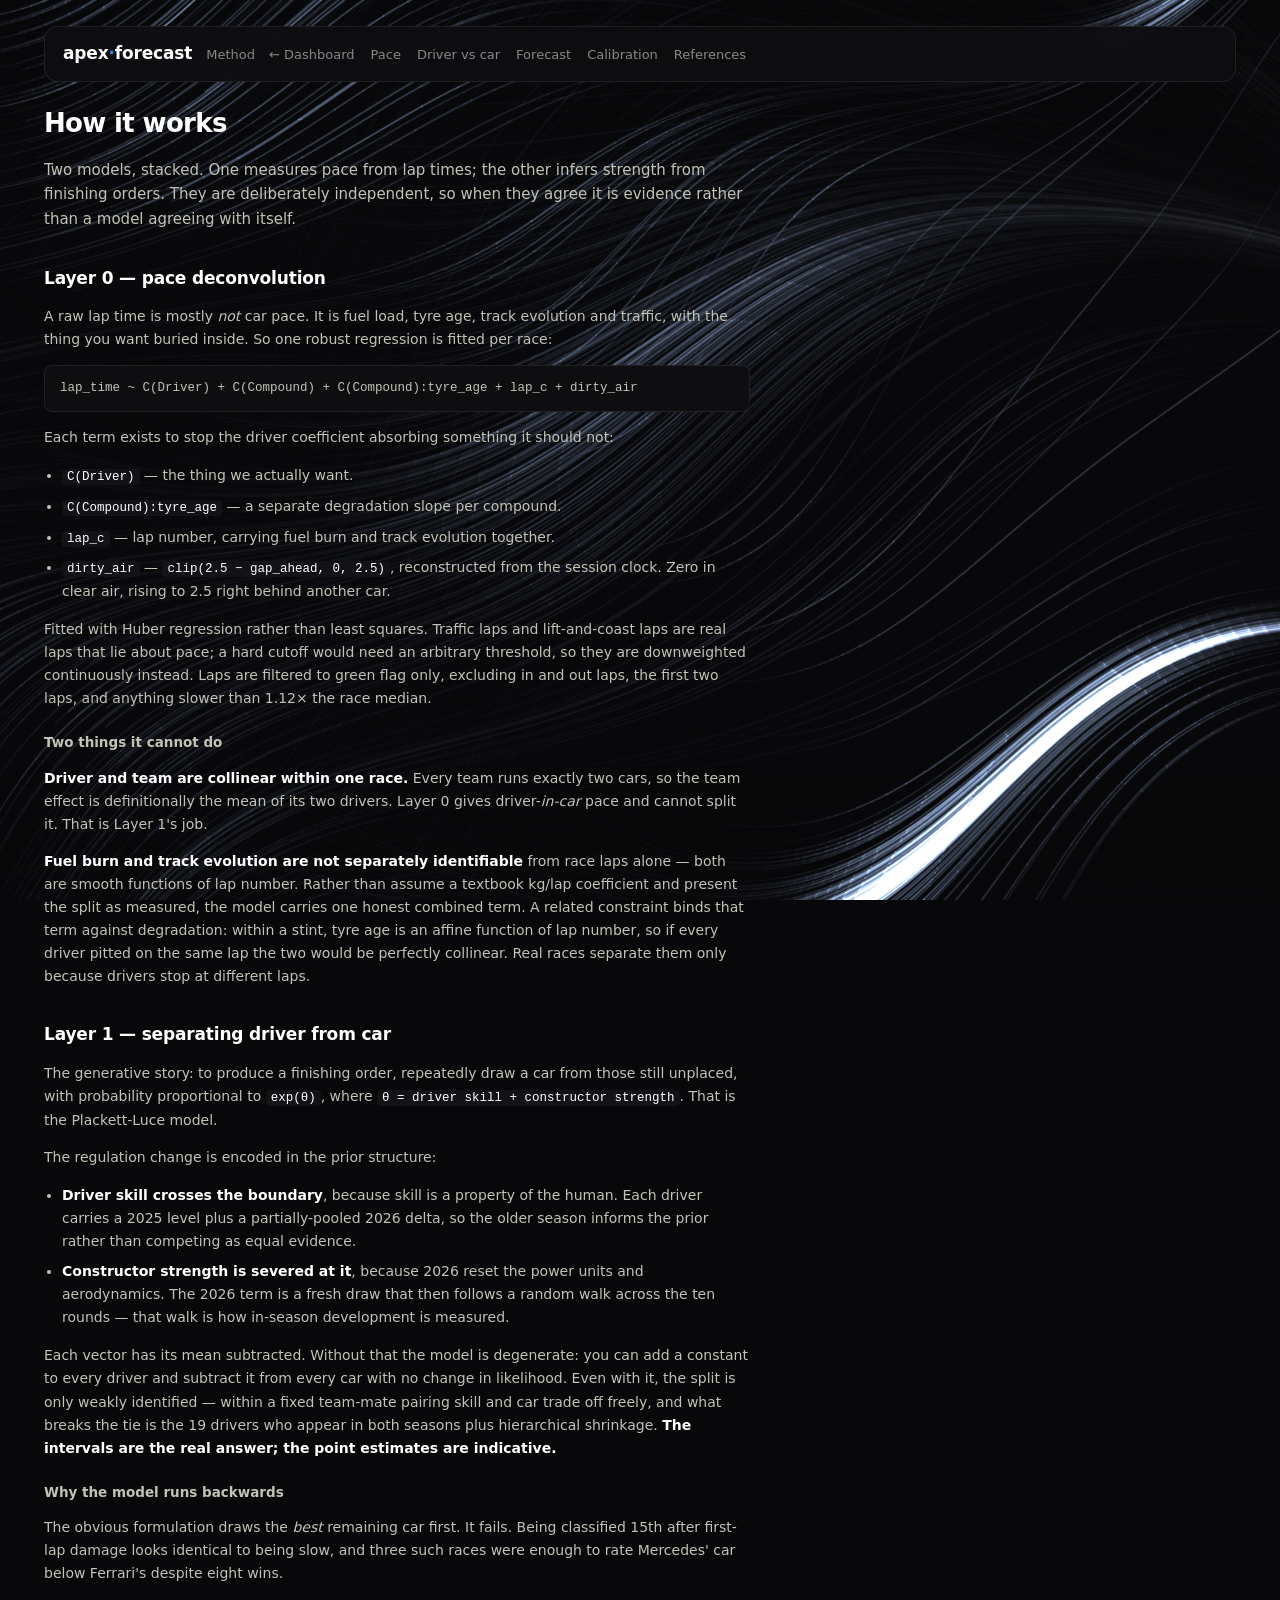
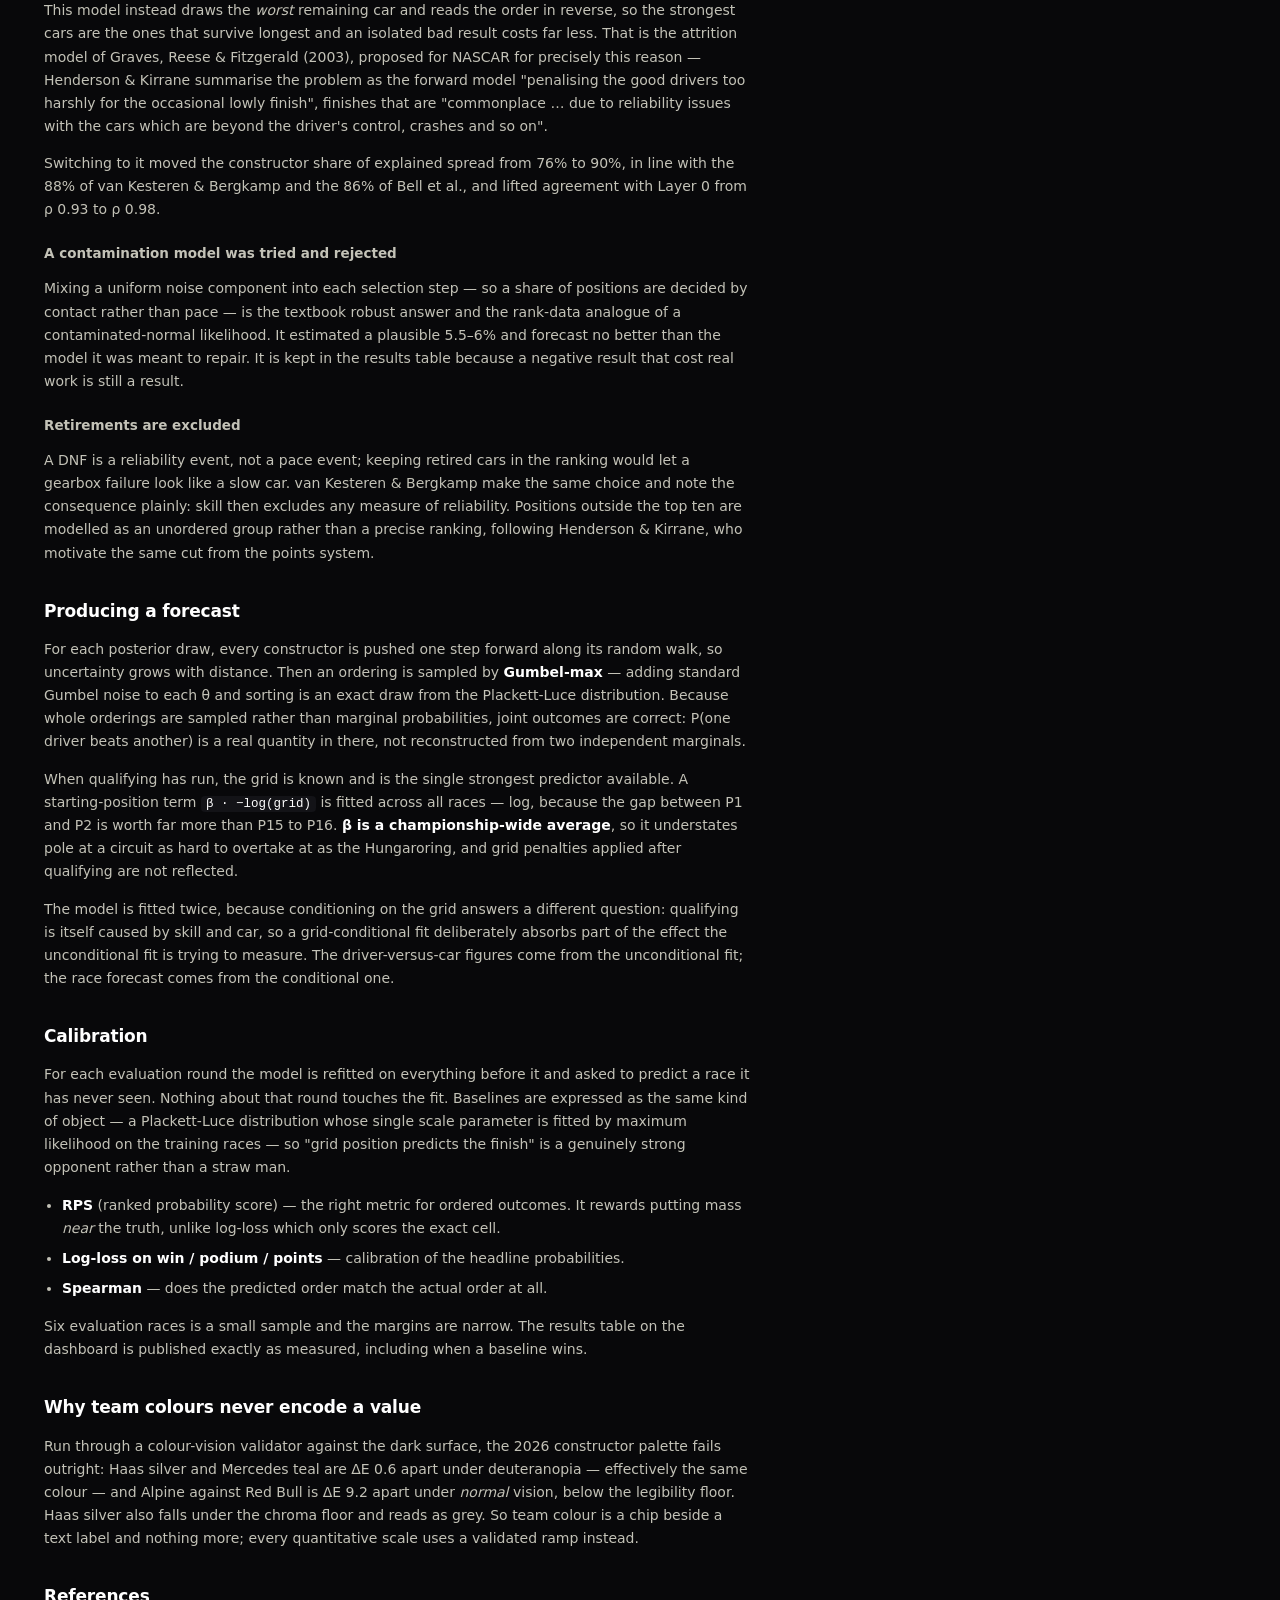
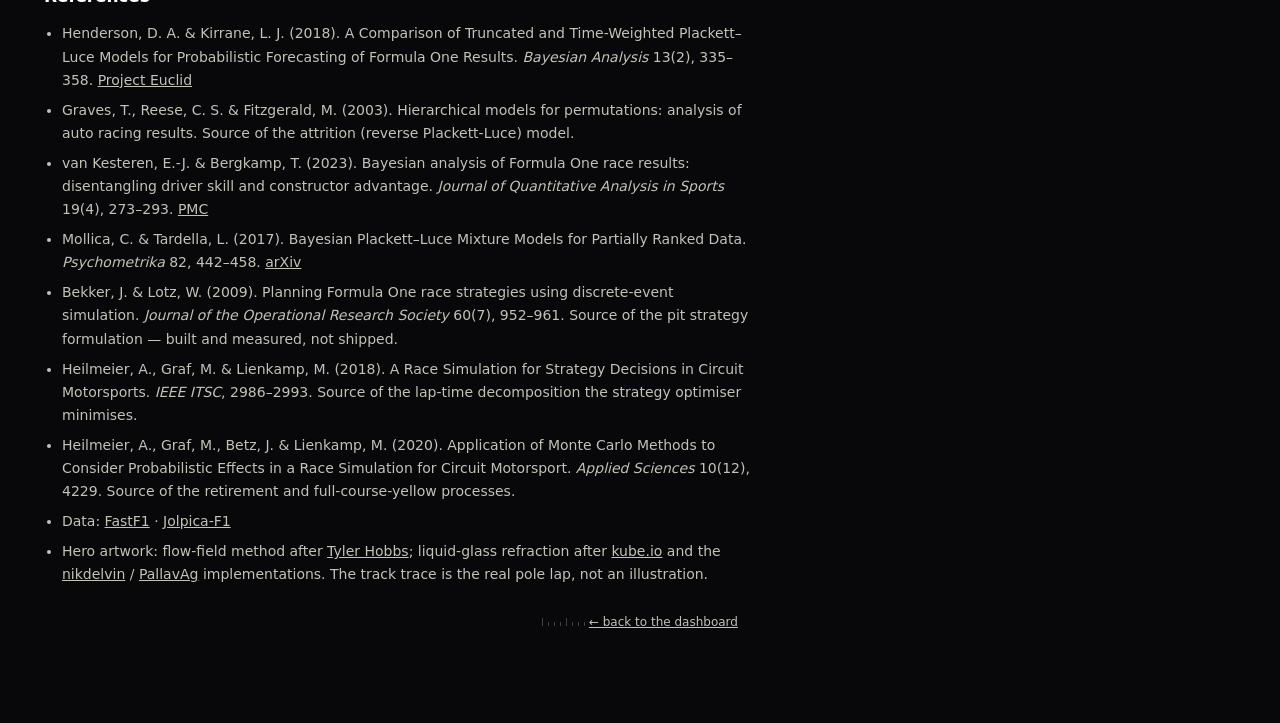
==== commit 81acde78: "Stop inventing a publication date for undated news _parse_date fell back to now() whenever a feed om" ====
--- a/web/method.html
+++ b/web/method.html
@@ -5,7 +5,7 @@
 <meta name="viewport" content="width=device-width, initial-scale=1">
 <title>apex-forecast — method</title>
 <meta name="description" content="How the apex-forecast Formula 1 model works: pace deconvolution, rank-ordered logit, the attrition likelihood, and out-of-sample calibration.">
-<link rel="stylesheet" href="assets/style.css?v=23">
+<link rel="stylesheet" href="assets/style.css?v=24">
 </head>
 <body>
 <canvas id="silk-bg" aria-hidden="true"></canvas>
@@ -227,6 +227,6 @@
     <a href="index.html">← back to the dashboard</a>
   </footer>
 </div>
-<script type="module" src="assets/bg.js?v=23"></script>
+<script type="module" src="assets/bg.js?v=24"></script>
 </body>
 </html>
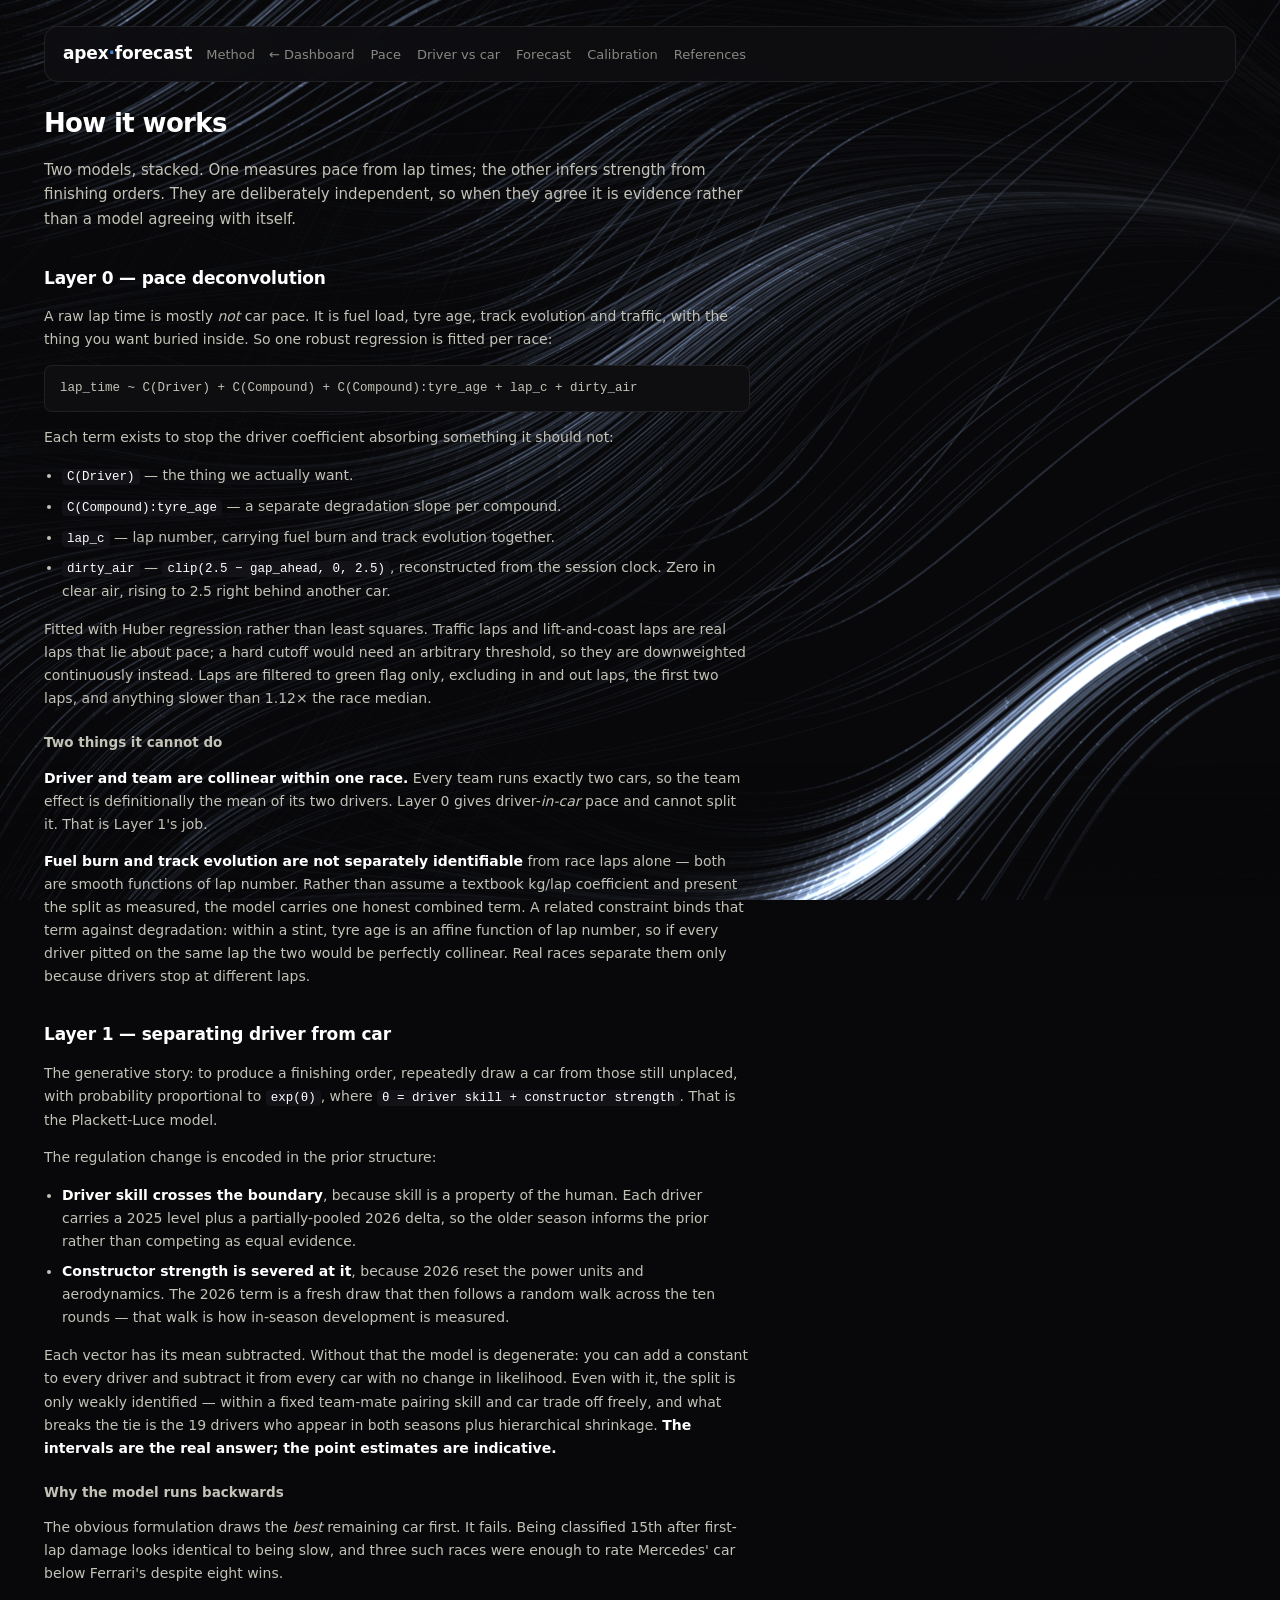
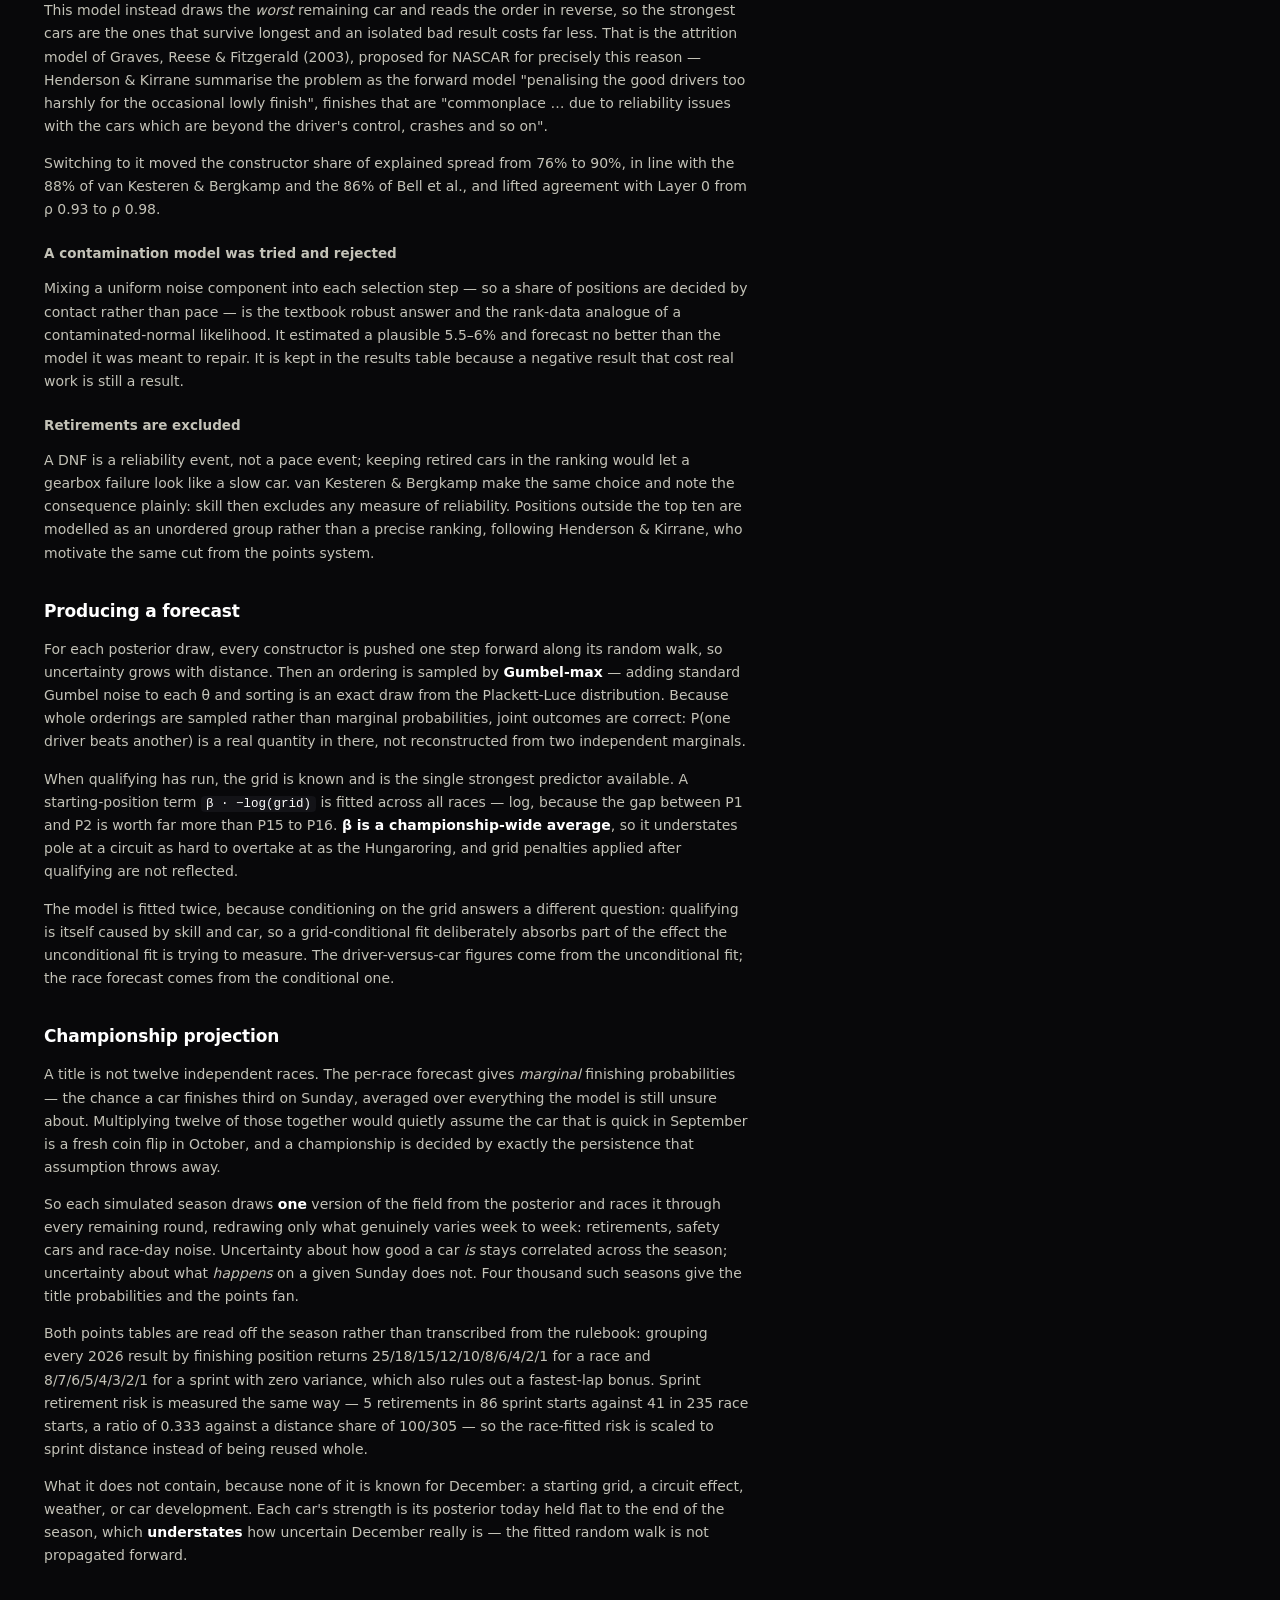
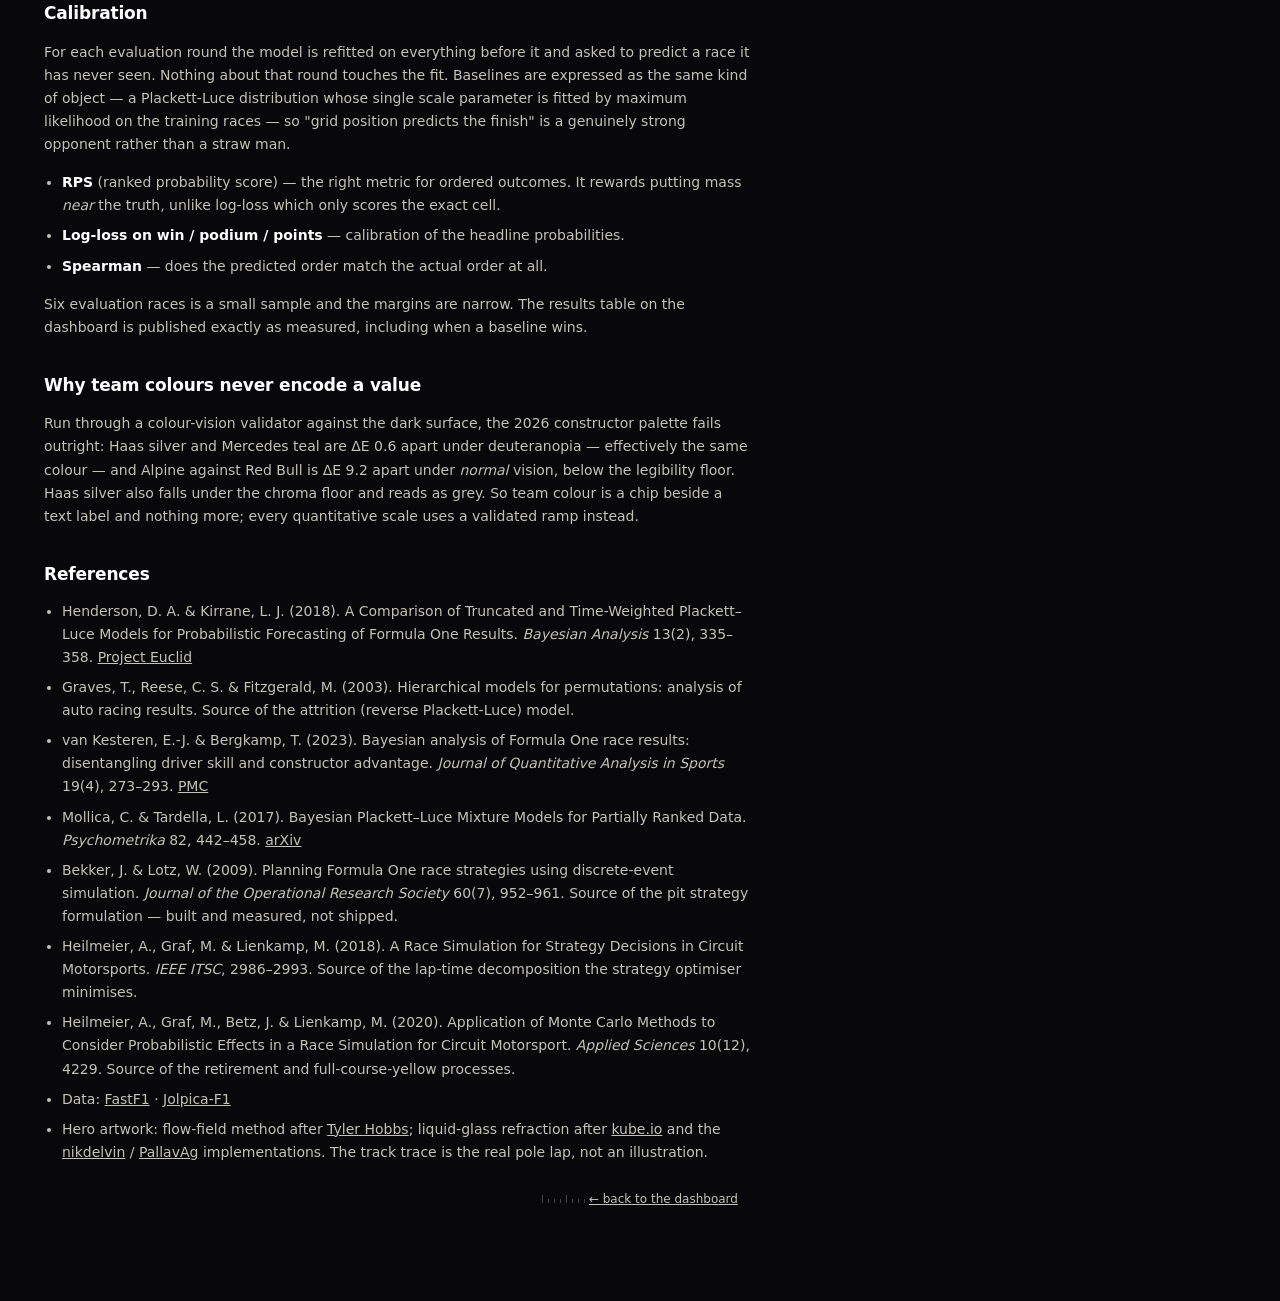
==== commit 25199b53: "Put the championship projection on the dashboard "How the title ends": title probability for drivers" ====
--- a/web/method.html
+++ b/web/method.html
@@ -5,7 +5,7 @@
 <meta name="viewport" content="width=device-width, initial-scale=1">
 <title>apex-forecast — method</title>
 <meta name="description" content="How the apex-forecast Formula 1 model works: pace deconvolution, rank-ordered logit, the attrition likelihood, and out-of-sample calibration.">
-<link rel="stylesheet" href="assets/style.css?v=24">
+<link rel="stylesheet" href="assets/style.css?v=26">
 </head>
 <body>
 <canvas id="silk-bg" aria-hidden="true"></canvas>
@@ -155,6 +155,36 @@
       qualifying is itself caused by skill and car, so a grid-conditional fit deliberately absorbs
       part of the effect the unconditional fit is trying to measure. The driver-versus-car figures
       come from the unconditional fit; the race forecast comes from the conditional one.
+    </p>
+
+    <h2 id="championship">Championship projection</h2>
+    <p>
+      A title is not twelve independent races. The per-race forecast gives <em>marginal</em>
+      finishing probabilities — the chance a car finishes third on Sunday, averaged over everything
+      the model is still unsure about. Multiplying twelve of those together would quietly assume the
+      car that is quick in September is a fresh coin flip in October, and a championship is decided
+      by exactly the persistence that assumption throws away.
+    </p>
+    <p>
+      So each simulated season draws <b>one</b> version of the field from the posterior and races it
+      through every remaining round, redrawing only what genuinely varies week to week: retirements,
+      safety cars and race-day noise. Uncertainty about how good a car <em>is</em> stays correlated
+      across the season; uncertainty about what <em>happens</em> on a given Sunday does not. Four
+      thousand such seasons give the title probabilities and the points fan.
+    </p>
+    <p>
+      Both points tables are read off the season rather than transcribed from the rulebook: grouping
+      every 2026 result by finishing position returns 25/18/15/12/10/8/6/4/2/1 for a race and
+      8/7/6/5/4/3/2/1 for a sprint with zero variance, which also rules out a fastest-lap bonus.
+      Sprint retirement risk is measured the same way — 5 retirements in 86 sprint starts against 41
+      in 235 race starts, a ratio of 0.333 against a distance share of 100/305 — so the race-fitted
+      risk is scaled to sprint distance instead of being reused whole.
+    </p>
+    <p>
+      What it does not contain, because none of it is known for December: a starting grid, a
+      circuit effect, weather, or car development. Each car's strength is its posterior today held
+      flat to the end of the season, which <b>understates</b> how uncertain December really is —
+      the fitted random walk is not propagated forward.
     </p>
 
     <h2 id="calibration">Calibration</h2>
@@ -227,6 +257,6 @@
     <a href="index.html">← back to the dashboard</a>
   </footer>
 </div>
-<script type="module" src="assets/bg.js?v=24"></script>
+<script type="module" src="assets/bg.js?v=26"></script>
 </body>
 </html>
--- a/web/assets/style.css
+++ b/web/assets/style.css
@@ -393,6 +393,7 @@
 
 #season-races tbody tr { cursor: pointer; }
 #season-races tbody tr.sel td { background: var(--surface-2); color: var(--ink); }
+#champ-drivers tbody tr.sel td { background: var(--surface-2); color: var(--ink); }
 
 .race-detail {
   margin-top: 16px; padding: 16px 18px 8px;
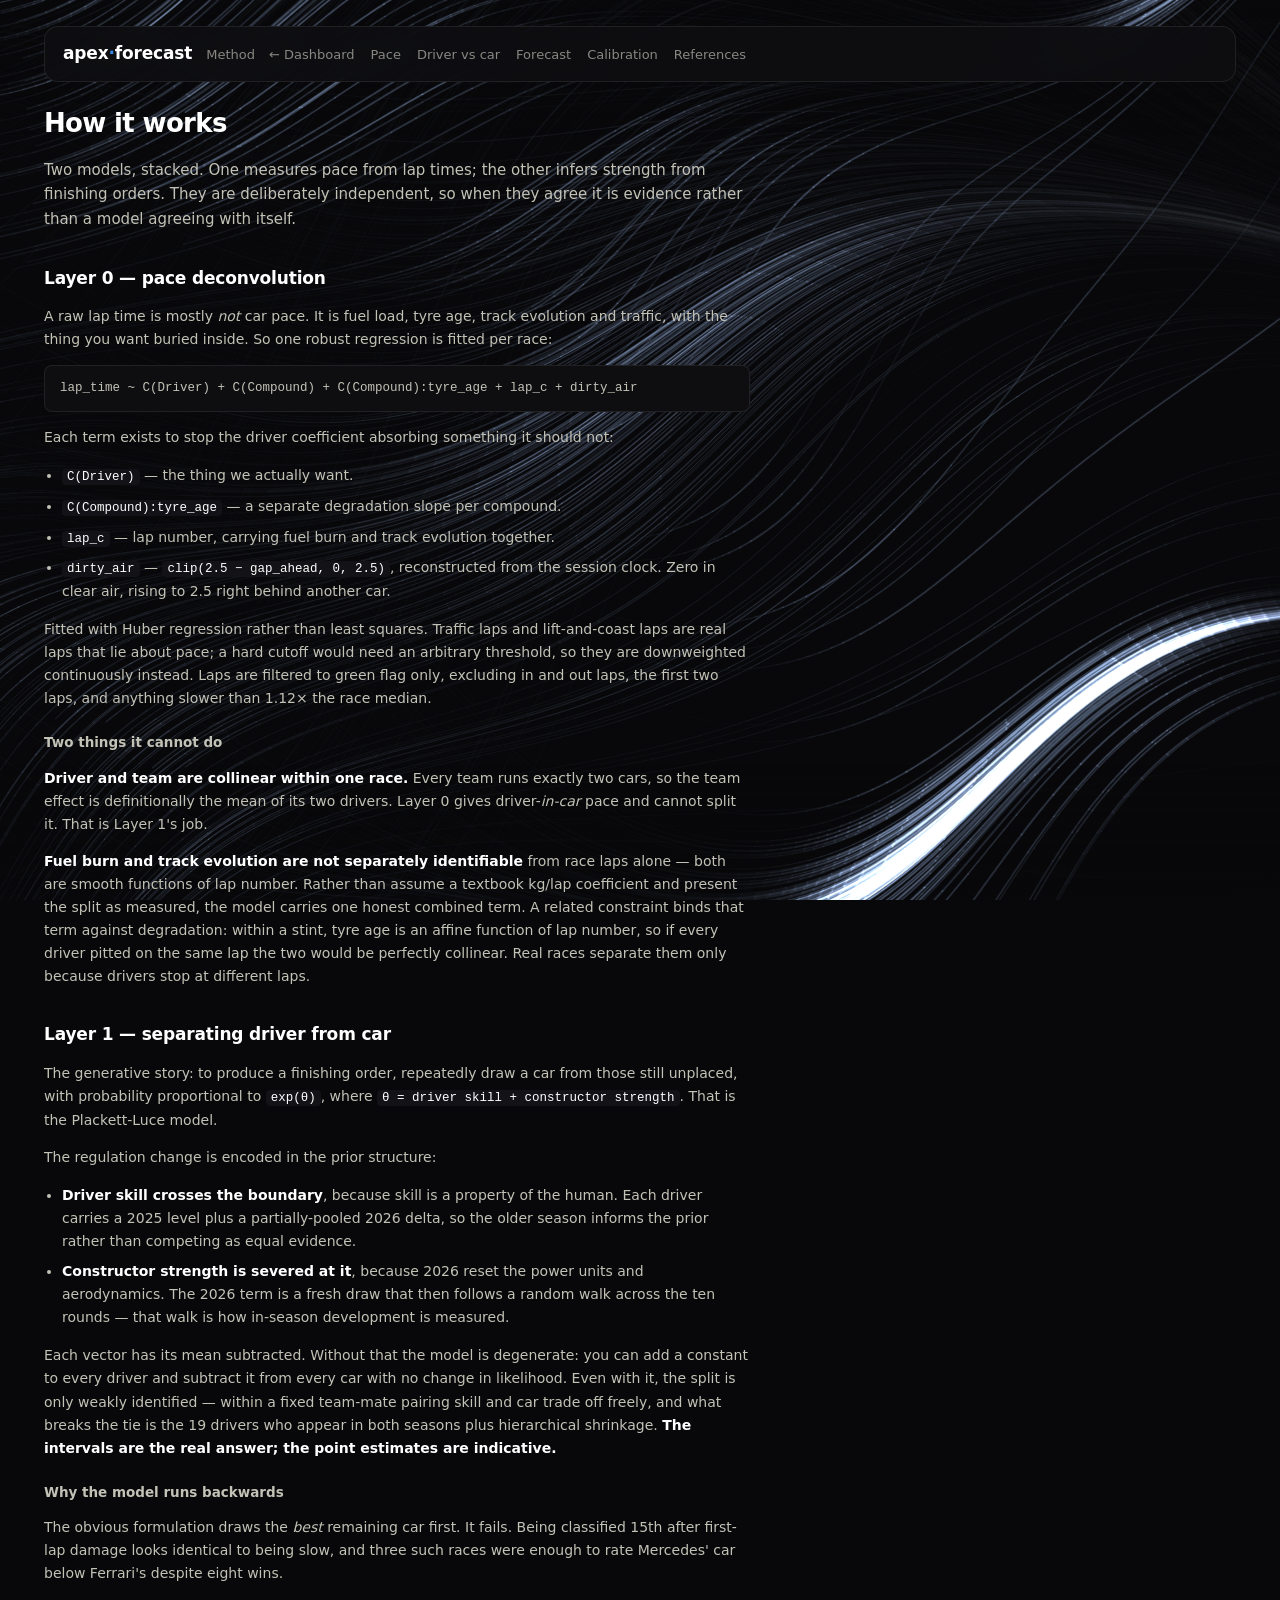
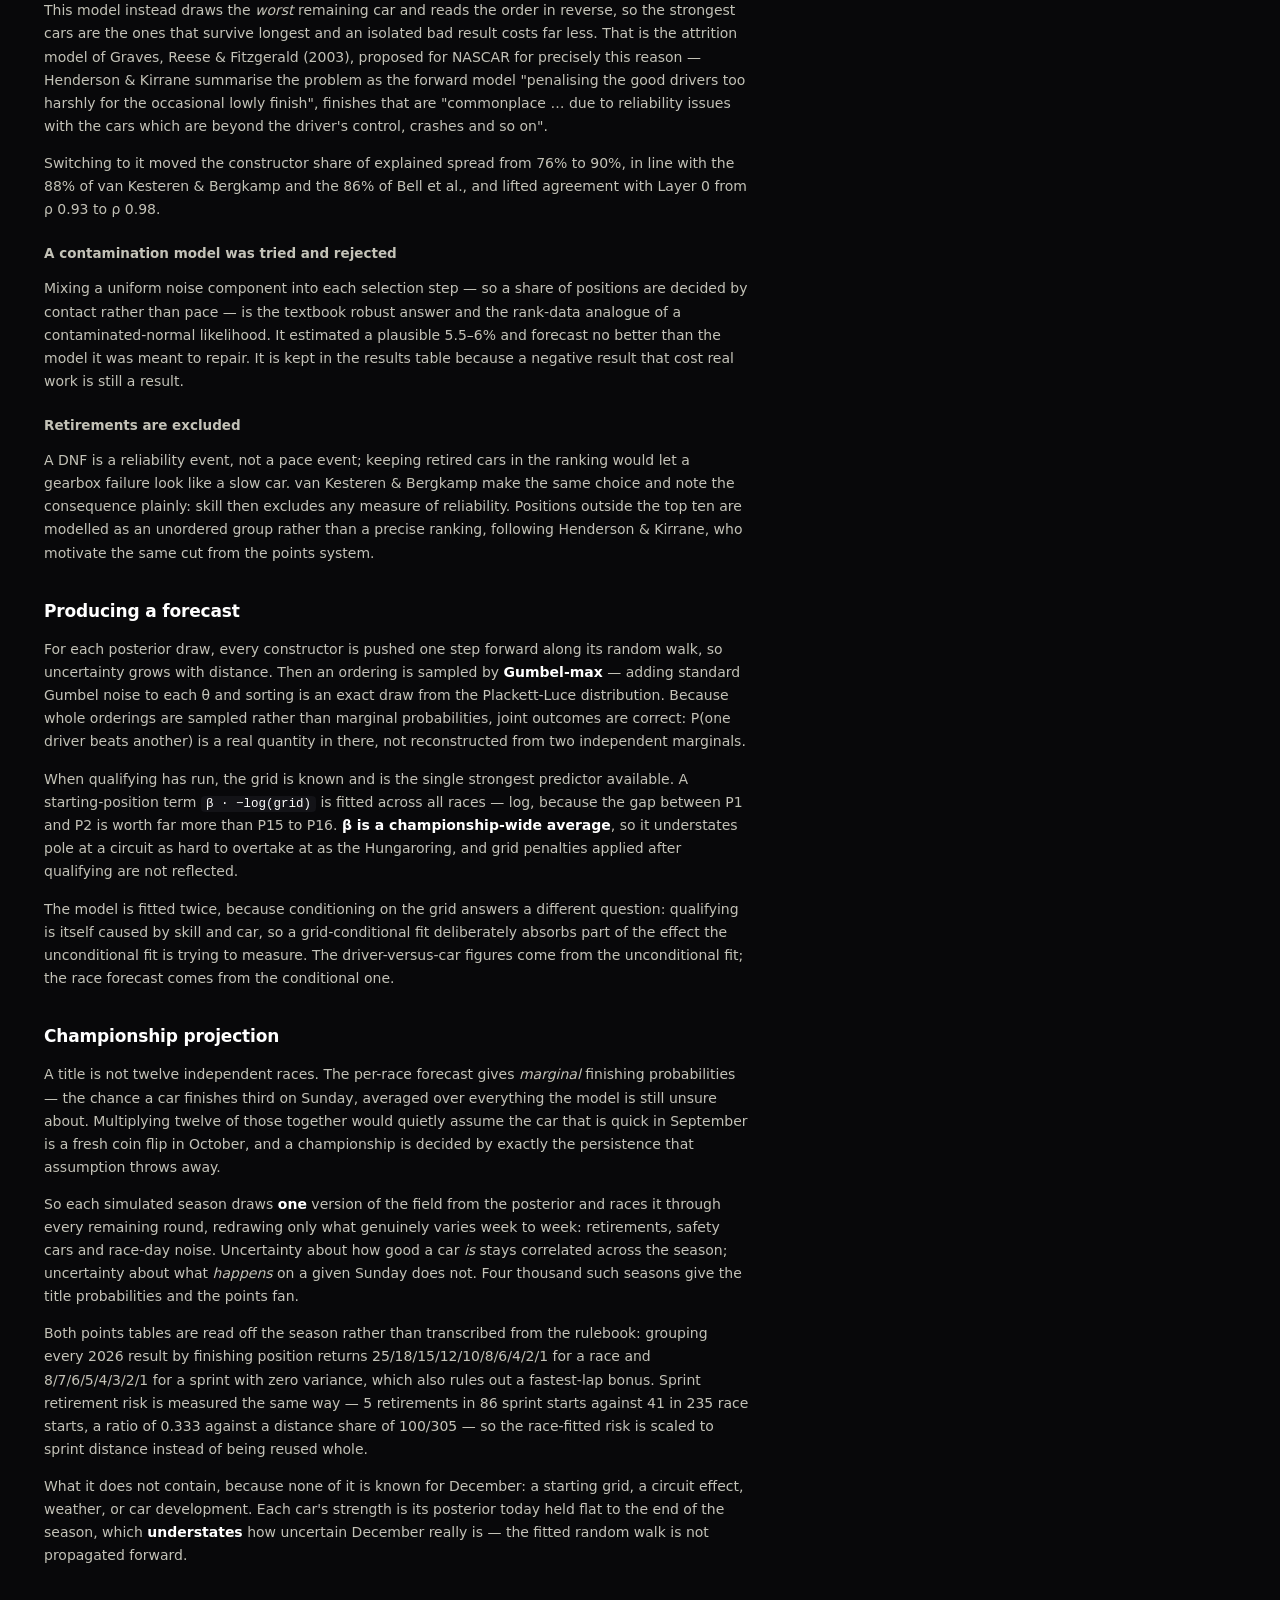
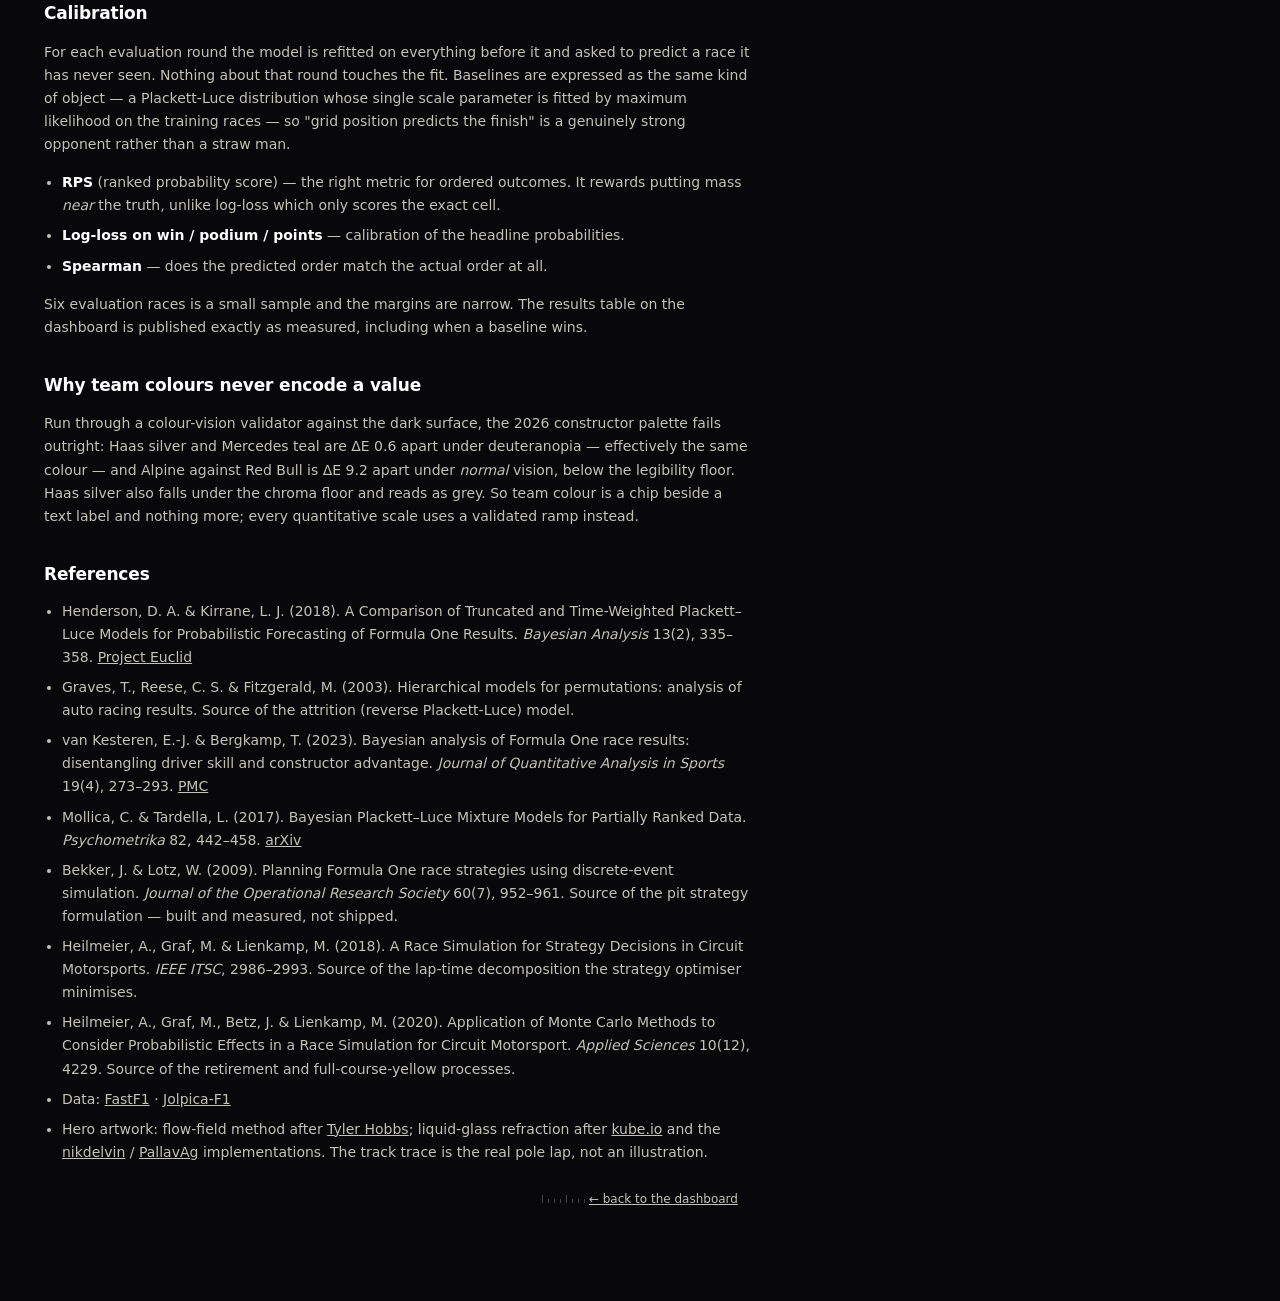
==== commit eb3e6892: "Fix three dashboard labels and link the live dashboard The hero appended R11's Hungarian pole lap to" ====
--- a/web/method.html
+++ b/web/method.html
@@ -5,7 +5,7 @@
 <meta name="viewport" content="width=device-width, initial-scale=1">
 <title>apex-forecast — method</title>
 <meta name="description" content="How the apex-forecast Formula 1 model works: pace deconvolution, rank-ordered logit, the attrition likelihood, and out-of-sample calibration.">
-<link rel="stylesheet" href="assets/style.css?v=26">
+<link rel="stylesheet" href="assets/style.css?v=27">
 </head>
 <body>
 <canvas id="silk-bg" aria-hidden="true"></canvas>
@@ -257,6 +257,6 @@
     <a href="index.html">← back to the dashboard</a>
   </footer>
 </div>
-<script type="module" src="assets/bg.js?v=26"></script>
+<script type="module" src="assets/bg.js?v=27"></script>
 </body>
 </html>
